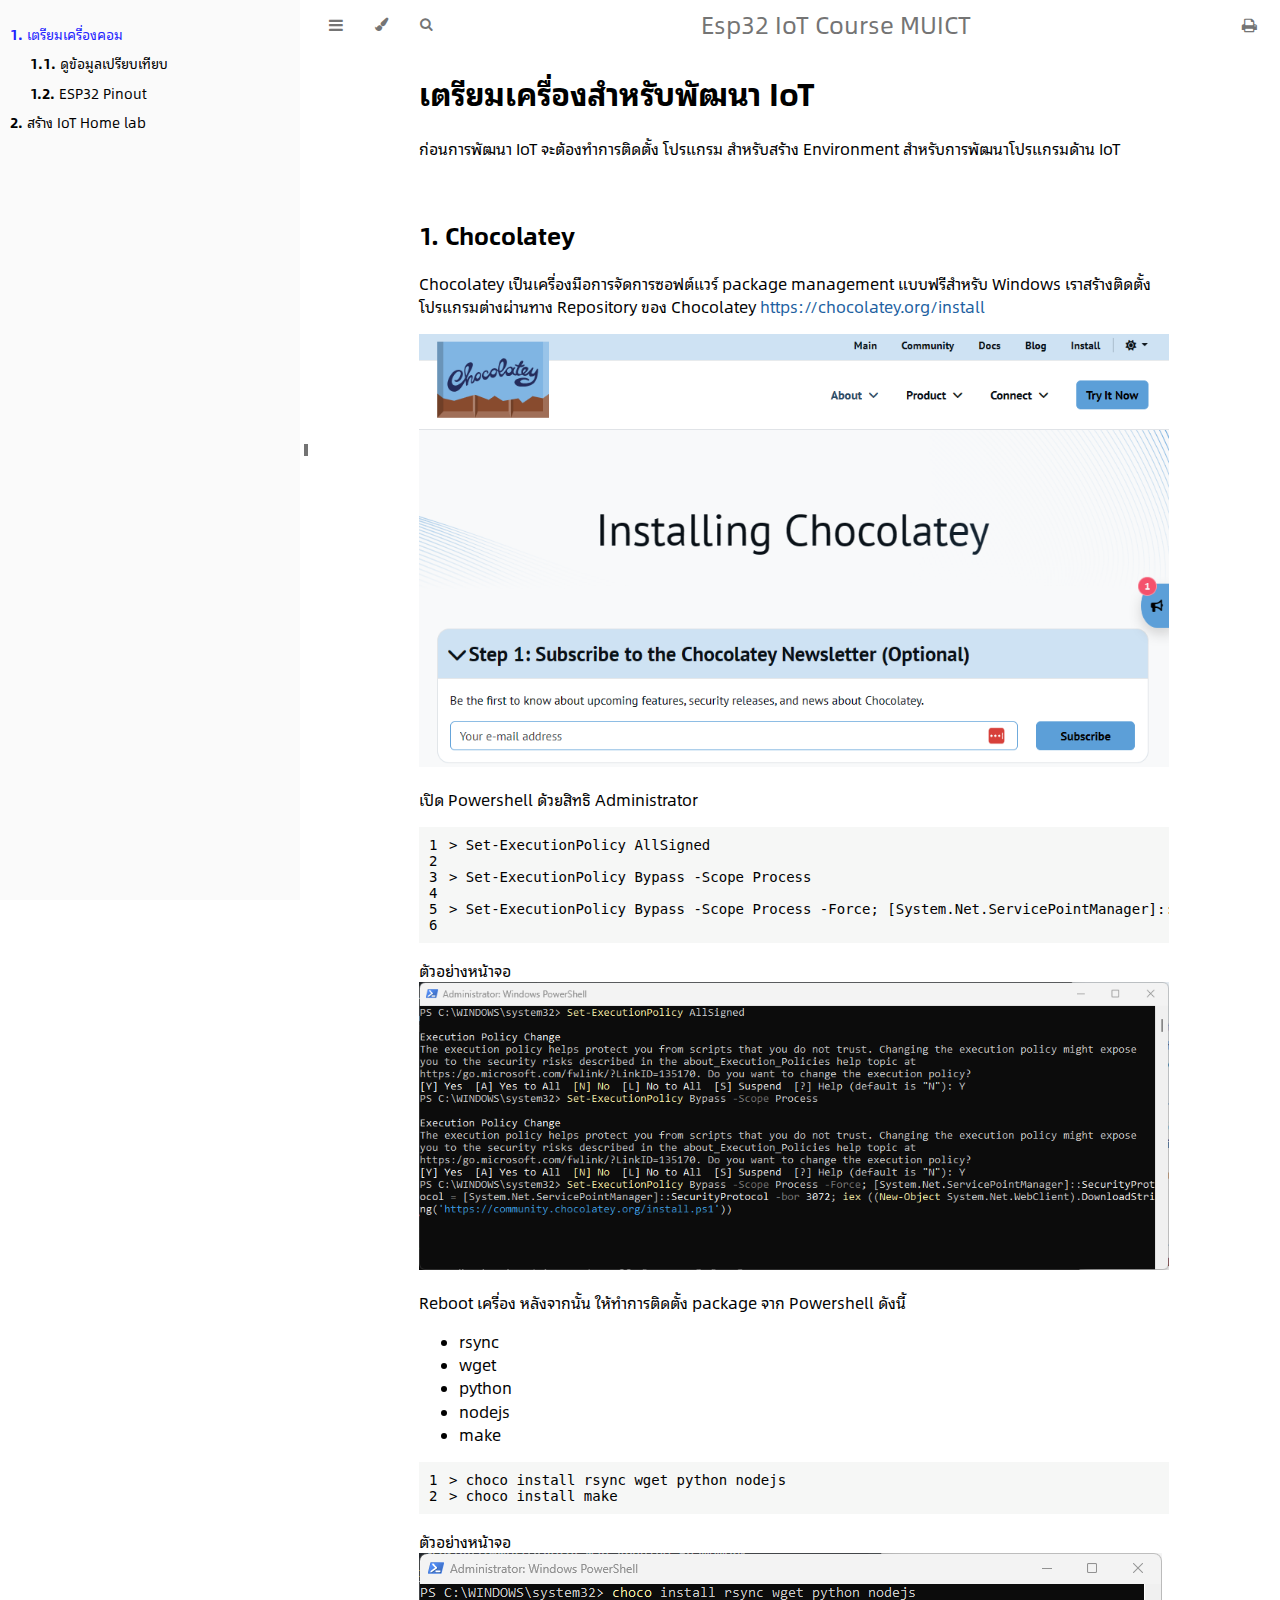
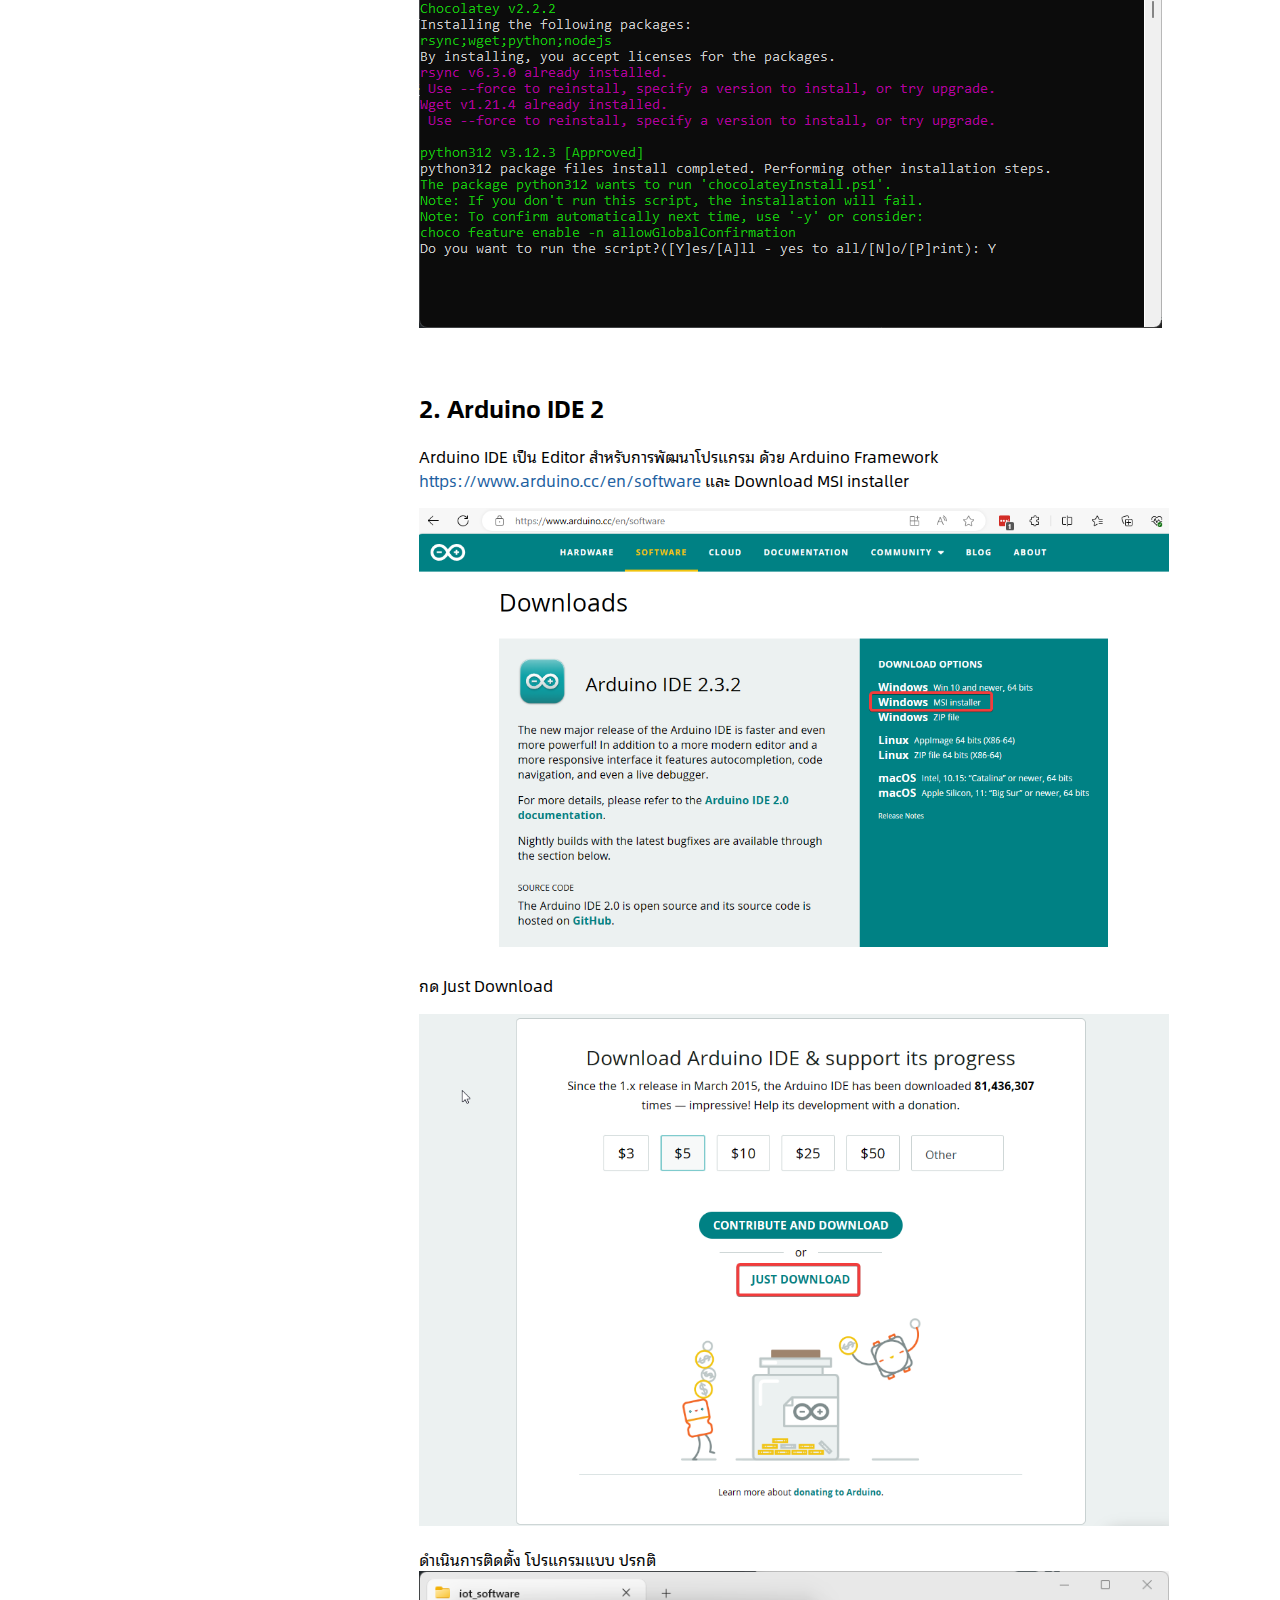
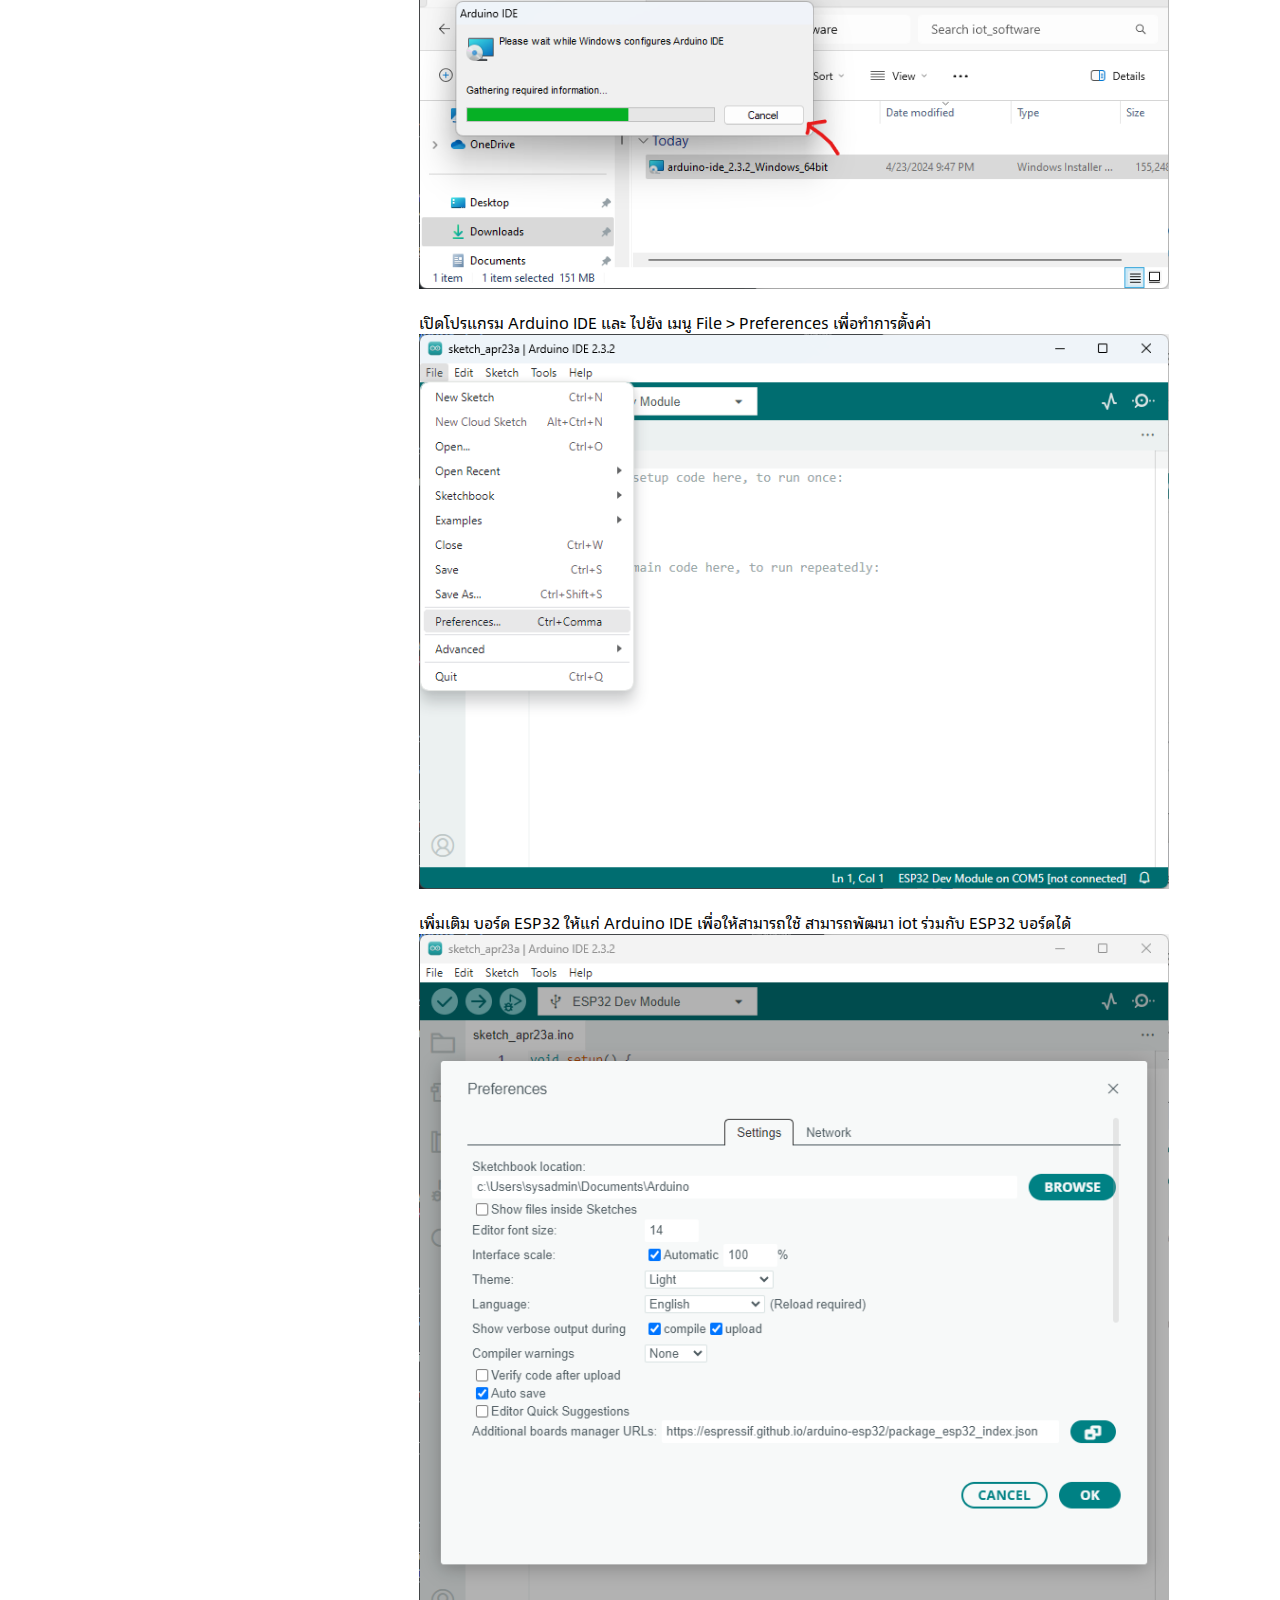
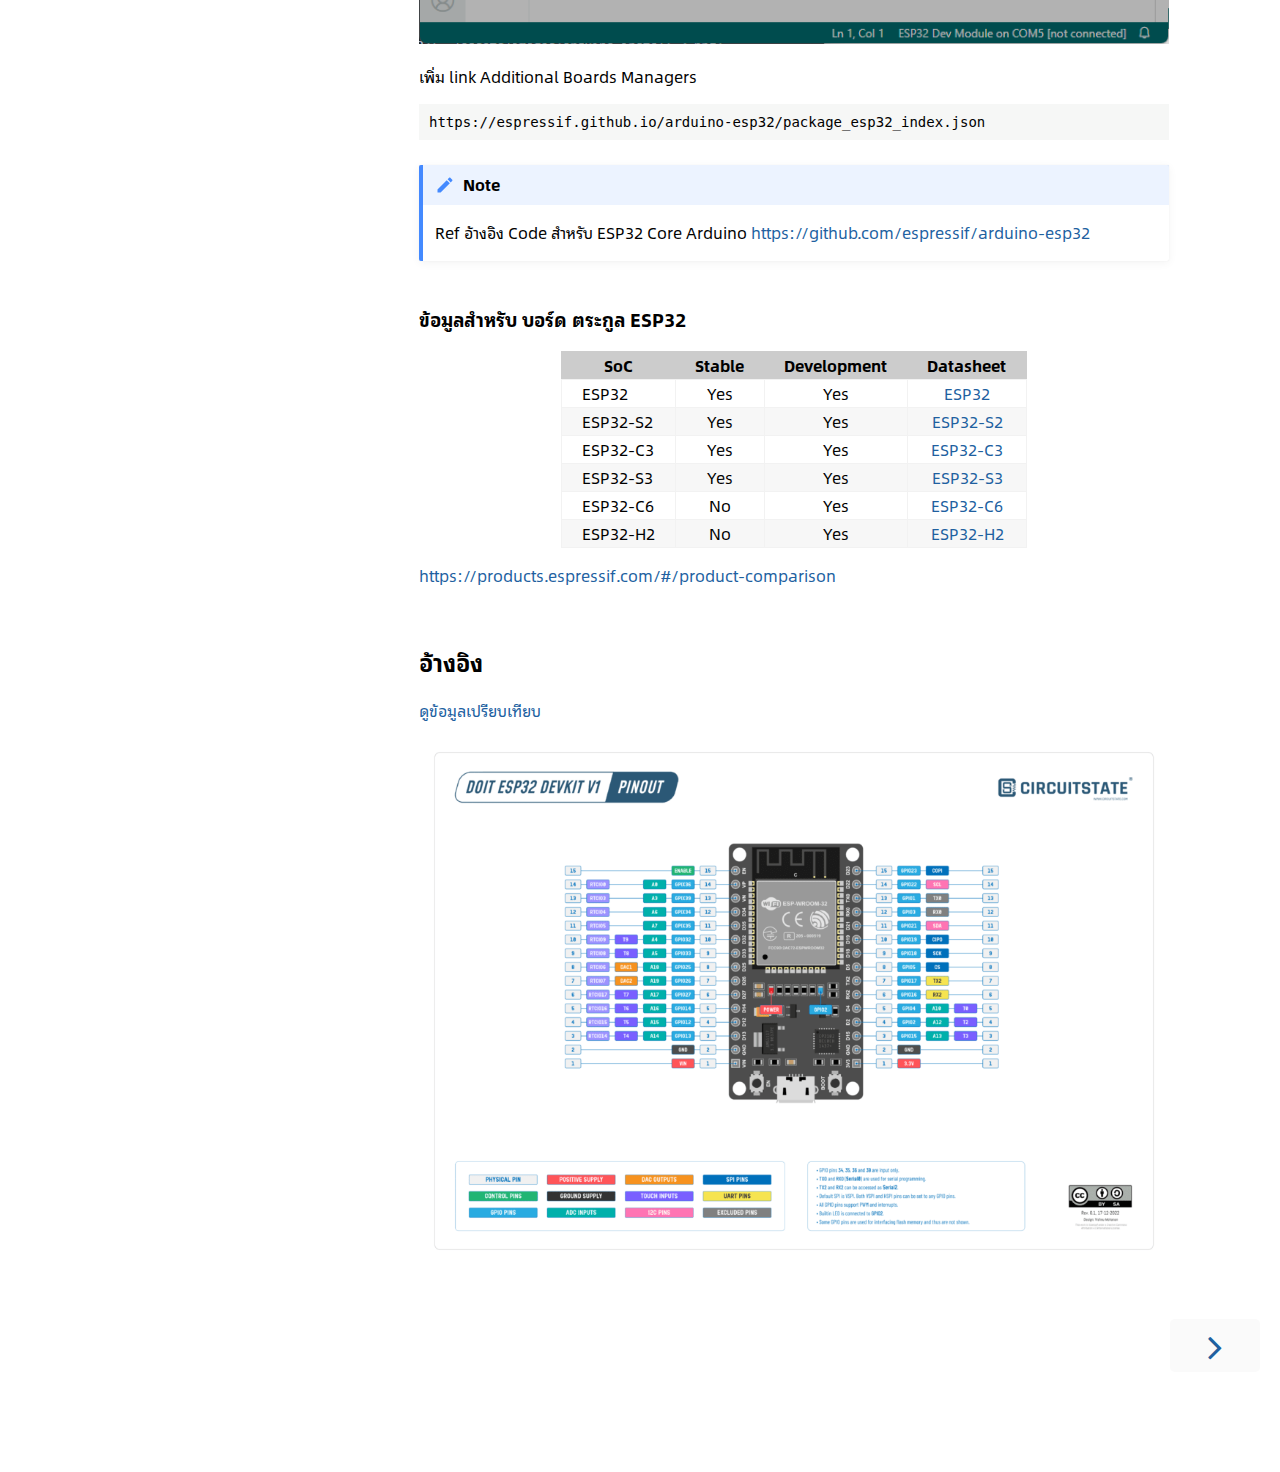
==== index.html @ a664a006 "Publish latest version of Book" ====
<!DOCTYPE HTML>
<html lang="en" class="light" dir="ltr">

<head>
    <!-- Book generated using mdBook -->
    <meta charset="UTF-8">
    <title>เตรียมเครื่องคอม - Esp32 IoT Course MUICT</title>


    <!-- Custom HTML head -->
    
    <meta name="description" content="">
    <meta name="viewport" content="width=device-width, initial-scale=1">
    <meta name="theme-color" content="#ffffff">

    <link rel="icon" href="favicon.svg">
    <link rel="shortcut icon" href="favicon.png">
    <link rel="stylesheet" href="css/variables.css">
    <link rel="stylesheet" href="css/general.css">
    <link rel="stylesheet" href="css/chrome.css">
    <link rel="stylesheet" href="css/print.css" media="print">

    <!-- Fonts -->
    <link rel="stylesheet" href="FontAwesome/css/font-awesome.css">
    <link rel="stylesheet" href="fonts/fonts.css">

    <!-- Highlight.js Stylesheets -->
    <link rel="stylesheet" href="highlight.css">
    <link rel="stylesheet" href="tomorrow-night.css">
    <link rel="stylesheet" href="ayu-highlight.css">

    <!-- Custom theme stylesheets -->
    <link rel="stylesheet" href="./mdbook-admonish.css">

</head>

<body class="sidebar-visible no-js">
    <div id="body-container">
        <!-- Provide site root to javascript -->
        <script>
            var path_to_root = "";
            var default_theme = window.matchMedia("(prefers-color-scheme: dark)").matches ? "navy" : "light";
        </script>

        <!-- Work around some values being stored in localStorage wrapped in quotes -->
        <script>
            try {
                var theme = localStorage.getItem('mdbook-theme');
                var sidebar = localStorage.getItem('mdbook-sidebar');

                if (theme.startsWith('"') && theme.endsWith('"')) {
                    localStorage.setItem('mdbook-theme', theme.slice(1, theme.length - 1));
                }

                if (sidebar.startsWith('"') && sidebar.endsWith('"')) {
                    localStorage.setItem('mdbook-sidebar', sidebar.slice(1, sidebar.length - 1));
                }
            } catch (e) { }
        </script>

        <!-- Set the theme before any content is loaded, prevents flash -->
        <script>
            var theme;
            try { theme = localStorage.getItem('mdbook-theme'); } catch (e) { }
            if (theme === null || theme === undefined) { theme = default_theme; }
            var html = document.querySelector('html');
            html.classList.remove('light')
            html.classList.add(theme);
            var body = document.querySelector('body');
            body.classList.remove('no-js')
            body.classList.add('js');
        </script>

        <input type="checkbox" id="sidebar-toggle-anchor" class="hidden">

        <!-- Hide / unhide sidebar before it is displayed -->
        <script>
            var body = document.querySelector('body');
            var sidebar = null;
            var sidebar_toggle = document.getElementById("sidebar-toggle-anchor");
            if (document.body.clientWidth >= 1080) {
                try { sidebar = localStorage.getItem('mdbook-sidebar'); } catch (e) { }
                sidebar = sidebar || 'visible';
            } else {
                sidebar = 'hidden';
            }
            sidebar_toggle.checked = sidebar === 'visible';
            body.classList.remove('sidebar-visible');
            body.classList.add("sidebar-" + sidebar);
        </script>

        <nav id="sidebar" class="sidebar" aria-label="Table of contents">
            <div class="sidebar-scrollbox">
                <ol class="chapter"><li class="chapter-item expanded "><a href="chapters/chapter_1.html" class="active"><strong aria-hidden="true">1.</strong> เตรียมเครื่องคอม</a></li><li><ol class="section"><li class="chapter-item expanded "><a href="chapters/ref/compare_esp1.html"><strong aria-hidden="true">1.1.</strong> ดูข้อมูลเปรียบเทียบ</a></li><li class="chapter-item expanded "><a href="chapters/ref/pinout.html"><strong aria-hidden="true">1.2.</strong> ESP32 Pinout</a></li></ol></li><li class="chapter-item expanded "><a href="chapters/iot_homelab.html"><strong aria-hidden="true">2.</strong> สร้าง IoT Home lab</a></li></ol>
            </div>
            <div id="sidebar-resize-handle" class="sidebar-resize-handle">
                <div class="sidebar-resize-indicator"></div>
            </div>
        </nav>

        <!-- Track and set sidebar scroll position -->
        <script>
            var sidebarScrollbox = document.querySelector('#sidebar .sidebar-scrollbox');
            sidebarScrollbox.addEventListener('click', function (e) {
                if (e.target.tagName === 'A') {
                    sessionStorage.setItem('sidebar-scroll', sidebarScrollbox.scrollTop);
                }
            }, { passive: true });
            var sidebarScrollTop = sessionStorage.getItem('sidebar-scroll');
            sessionStorage.removeItem('sidebar-scroll');
            if (sidebarScrollTop) {
                // preserve sidebar scroll position when navigating via links within sidebar
                sidebarScrollbox.scrollTop = sidebarScrollTop;
            } else {
                // scroll sidebar to current active section when navigating via "next/previous chapter" buttons
                var activeSection = document.querySelector('#sidebar .active');
                if (activeSection) {
                    activeSection.scrollIntoView({ block: 'center' });
                }
            }
        </script>

        <div id="page-wrapper" class="page-wrapper">

            <div class="page">
                                <div id="menu-bar-hover-placeholder"></div>
                <div id="menu-bar" class="menu-bar sticky">
                    <div class="left-buttons">
                        <label id="sidebar-toggle" class="icon-button" for="sidebar-toggle-anchor"
                            title="Toggle Table of Contents" aria-label="Toggle Table of Contents"
                            aria-controls="sidebar">
                            <i class="fa fa-bars"></i>
                        </label>
                        <button id="theme-toggle" class="icon-button" type="button" title="Change theme"
                            aria-label="Change theme" aria-haspopup="true" aria-expanded="false"
                            aria-controls="theme-list">
                            <i class="fa fa-paint-brush"></i>
                        </button>
                        <ul id="theme-list" class="theme-popup" aria-label="Themes" role="menu">
                            <li role="none"><button role="menuitem" class="theme" id="light">Light</button></li>
                            <li role="none"><button role="menuitem" class="theme" id="rust">Rust</button></li>
                            <li role="none"><button role="menuitem" class="theme" id="coal">Coal</button></li>
                            <li role="none"><button role="menuitem" class="theme" id="navy">Navy</button></li>
                            <li role="none"><button role="menuitem" class="theme" id="ayu">Ayu</button></li>
                        </ul>
                        <button id="search-toggle" class="icon-button" type="button" title="Search. (Shortkey: s)"
                            aria-label="Toggle Searchbar" aria-expanded="false" aria-keyshortcuts="S"
                            aria-controls="searchbar">
                            <i class="fa fa-search"></i>
                        </button>
                    </div>

                    <h1 class="menu-title">Esp32 IoT Course MUICT</h1>

                    <div class="right-buttons">
                        <a href="print.html" title="Print this book" aria-label="Print this book">
                            <i id="print-button" class="fa fa-print"></i>
                        </a>

                    </div>
                </div>

                <div id="search-wrapper" class="hidden">
                    <form id="searchbar-outer" class="searchbar-outer">
                        <input type="search" id="searchbar" name="searchbar" placeholder="Search this book ..."
                            aria-controls="searchresults-outer" aria-describedby="searchresults-header">
                    </form>
                    <div id="searchresults-outer" class="searchresults-outer hidden">
                        <div id="searchresults-header" class="searchresults-header"></div>
                        <ul id="searchresults">
                        </ul>
                    </div>
                </div>

                <!-- Apply ARIA attributes after the sidebar and the sidebar toggle button are added to the DOM -->
                <script>
                    document.getElementById('sidebar-toggle').setAttribute('aria-expanded', sidebar === 'visible');
                    document.getElementById('sidebar').setAttribute('aria-hidden', sidebar !== 'visible');
                    Array.from(document.querySelectorAll('#sidebar a')).forEach(function (link) {
                        link.setAttribute('tabIndex', sidebar === 'visible' ? 0 : -1);
                    });
                </script>

                <div id="content" class="content">
                    <main>
                        <h1 id="เตรียมเครืองสำหรับพัฒนา-iot"><a class="header" href="#เตรียมเครืองสำหรับพัฒนา-iot">เตรียมเครื่องสำหรับพัฒนา IoT</a></h1>
<p>ก่อนการพัฒนา IoT จะต้องทำการติดตั้ง โปรแกรม สำหรับสร้าง Environment สำหรับการพัฒนาโปรแกรมด้าน IoT</p>
<h2 id="1-chocolatey"><a class="header" href="#1-chocolatey">1. Chocolatey</a></h2>
<p>Chocolatey เป็นเครื่องมือการจัดการซอฟต์แวร์ package management แบบฟรีสำหรับ Windows เราสร้างติดตั้งโปรแกรมต่างผ่านทาง Repository ของ Chocolatey  <a href="https://chocolatey.org/install">https://chocolatey.org/install</a></p>
<p><img src="../assets/images/chocolatey1.png" alt="chocolate" /></p>
<p>เปิด Powershell ด้วยสิทธิ Administrator</p>
<pre><code class="language-sh">&gt; Set-ExecutionPolicy AllSigned

&gt; Set-ExecutionPolicy Bypass -Scope Process

&gt; Set-ExecutionPolicy Bypass -Scope Process -Force; [System.Net.ServicePointManager]::SecurityProtocol = [System.Net.ServicePointManager]::SecurityProtocol -bor 3072; iex ((New-Object System.Net.WebClient).DownloadString('https://community.chocolatey.org/install.ps1'))

</code></pre>
<p>ตัวอย่างหน้าจอ
<img src="../assets/images/ps_chocolatey.png" alt="ps_chocolatey" /></p>
<p>Reboot เครื่อง  หลังจากนั้น ให้ทำการติดตั้ง package จาก Powershell ดังนี้</p>
<ul>
<li>rsync</li>
<li>wget</li>
<li>python</li>
<li>nodejs</li>
<li>make</li>
</ul>
<pre><code class="language-sh">&gt; choco install rsync wget python nodejs
&gt; choco install make
</code></pre>
<p>ตัวอย่างหน้าจอ
<img src="../assets/images/choco_install.png" alt="choco_install" /></p>
<h2 id="2-arduino-ide-2"><a class="header" href="#2-arduino-ide-2">2. Arduino IDE 2</a></h2>
<p>Arduino IDE เป็น Editor สำหรับการพัฒนาโปรแกรม ด้วย Arduino Framework
<a href="https://www.arduino.cc/en/software">https://www.arduino.cc/en/software</a>  และ Download MSI installer</p>
<p><img src="../assets/images/arduino_download.png" alt="arduino_download" /></p>
<p>กด Just Download</p>
<p><img src="../assets/images/just_download.png" alt="just_download" /></p>
<p>ดำเนินการติดตั้ง โปรแกรมแบบ ปรกติ
<img src="../assets/images/arduino_install_1.png" alt="arduino_install_1" /></p>
<p>เปิดโปรแกรม Arduino IDE และ ไปยัง เมนู File &gt; Preferences เพื่อทำการตั้งค่า
<img src="../assets/images/arduino_install_2.png" alt="arduino_install_2" /></p>
<p>เพิ่มเติม บอร์ด ESP32 ให้แก่ Arduino IDE เพื่อให้สามารถใช้ สามารถพัฒนา iot ร่วมกับ ESP32 บอร์ดได้
<img src="../assets/images/arduino_install_3.png" alt="arduino_install_3" /></p>
<p>เพิ่ม link Additional Boards Managers</p>
<pre><code>https://espressif.github.io/arduino-esp32/package_esp32_index.json
</code></pre>
<div id="admonition-note" class="admonition admonish-note">
<div class="admonition-title">
<p>Note</p>
<p><a class="admonition-anchor-link" href="#admonition-note"></a></p>
</div>
<div>
<p>Ref อ้างอิง Code สำหรับ ESP32 Core Arduino  <a href="https://github.com/espressif/arduino-esp32">https://github.com/espressif/arduino-esp32</a></p>
</div>
</div>
<h3 id="ขอมูลสำหรับ-บอรด-ตระกูล-esp32"><a class="header" href="#ขอมูลสำหรับ-บอรด-ตระกูล-esp32">ข้อมูลสำหรับ บอร์ด ตระกูล ESP32</a></h3>
<div class="table-wrapper"><table><thead><tr><th><strong>SoC</strong></th><th style="text-align: center"><strong>Stable</strong></th><th style="text-align: center"><strong>Development</strong></th><th style="text-align: center"><strong>Datasheet</strong></th></tr></thead><tbody>
<tr><td>ESP32</td><td style="text-align: center">Yes</td><td style="text-align: center">Yes</td><td style="text-align: center"><a href="https://www.espressif.com/sites/default/files/documentation/esp32_datasheet_en.pdf">ESP32</a></td></tr>
<tr><td>ESP32-S2</td><td style="text-align: center">Yes</td><td style="text-align: center">Yes</td><td style="text-align: center"><a href="https://www.espressif.com/sites/default/files/documentation/esp32-s2_datasheet_en.pdf">ESP32-S2</a></td></tr>
<tr><td>ESP32-C3</td><td style="text-align: center">Yes</td><td style="text-align: center">Yes</td><td style="text-align: center"><a href="https://www.espressif.com/sites/default/files/documentation/esp32-c3_datasheet_en.pdf">ESP32-C3</a></td></tr>
<tr><td>ESP32-S3</td><td style="text-align: center">Yes</td><td style="text-align: center">Yes</td><td style="text-align: center"><a href="https://www.espressif.com/sites/default/files/documentation/esp32-s3_datasheet_en.pdf">ESP32-S3</a></td></tr>
<tr><td>ESP32-C6</td><td style="text-align: center">No</td><td style="text-align: center">Yes</td><td style="text-align: center"><a href="https://www.espressif.com/sites/default/files/documentation/esp32-c6_datasheet_en.pdf">ESP32-C6</a></td></tr>
<tr><td>ESP32-H2</td><td style="text-align: center">No</td><td style="text-align: center">Yes</td><td style="text-align: center"><a href="https://www.espressif.com/sites/default/files/documentation/esp32-h2_datasheet_en.pdf">ESP32-H2</a></td></tr>
</tbody></table>
</div>
<p><a href="https://products.espressif.com/#/product-comparison">https://products.espressif.com/#/product-comparison</a></p>
<h2 id="อางอิง"><a class="header" href="#อางอิง">อ้างอิง</a></h2>
<p><a href="./ref/compare_esp1.html">ดูข้อมูลเปรียบเทียบ</a></p>
<p><img src="../assets/images/ESP32-DevKit-V1-Pinout-Diagram.png" alt="Esp32-DevKit-V1-Pinout(PNG)" /></p>

                    </main>

                    <nav class="nav-wrapper" aria-label="Page navigation">
                        <!-- Mobile navigation buttons -->

                        <a rel="next prefetch" href="chapters/ref/compare_esp1.html" class="mobile-nav-chapters next"
                            title="Next chapter" aria-label="Next chapter" aria-keyshortcuts="Right">
                            <i class="fa fa-angle-right"></i>
                        </a>

                        <div style="clear: both"></div>
                    </nav>
                </div>
            </div>

            <nav class="nav-wide-wrapper" aria-label="Page navigation">

                <a rel="next prefetch" href="chapters/ref/compare_esp1.html" class="nav-chapters next" title="Next chapter"
                    aria-label="Next chapter" aria-keyshortcuts="Right">
                    <i class="fa fa-angle-right"></i>
                </a>
            </nav>

        </div>




        <script>
            window.playground_copyable = true;
        </script>


        <script src="elasticlunr.min.js"></script>
        <script src="mark.min.js"></script>
        <script src="searcher.js"></script>

        <script src="clipboard.min.js"></script>
        <script src="highlight.js"></script>
        <script src="book.js"></script>

        <!-- Custom JS scripts -->
        <script src="js/highlightjs-line-numbers.js"></script>


        <script>
            $(document).ready(function () {
                $('code.hljs').each(function (i, block) {
                    hljs.lineNumbersBlock(block);
                });
            });
        </script>

    </div>
</body>

</html>
---- css/variables.css ----
/* Globals */

:root {
    --sidebar-width: 300px;
    --sidebar-resize-indicator-width: 8px;
    --sidebar-resize-indicator-space: 2px;
    --page-padding: 15px;
    --content-max-width: 750px;
    --menu-bar-height: 50px;
    --mono-font: "Source Code Pro", Consolas, "Ubuntu Mono", Menlo, "DejaVu Sans Mono", monospace, monospace;
    --code-font-size: 0.875em /* please adjust the ace font size accordingly in editor.js */
}

/* Themes */

.ayu {
    --bg: hsl(210, 25%, 8%);
    --fg: #c5c5c5;

    --sidebar-bg: #14191f;
    --sidebar-fg: #c8c9db;
    --sidebar-non-existant: #5c6773;
    --sidebar-active: #ffb454;
    --sidebar-spacer: #2d334f;

    --scrollbar: var(--sidebar-fg);

    --icons: #737480;
    --icons-hover: #b7b9cc;

    --links: #0096cf;

    --inline-code-color: #ffb454;

    --theme-popup-bg: #14191f;
    --theme-popup-border: #5c6773;
    --theme-hover: #191f26;

    --quote-bg: hsl(226, 15%, 17%);
    --quote-border: hsl(226, 15%, 22%);

    --warning-border: #ff8e00;

    --table-border-color: hsl(210, 25%, 13%);
    --table-header-bg: hsl(210, 25%, 28%);
    --table-alternate-bg: hsl(210, 25%, 11%);

    --searchbar-border-color: #848484;
    --searchbar-bg: #424242;
    --searchbar-fg: #fff;
    --searchbar-shadow-color: #d4c89f;
    --searchresults-header-fg: #666;
    --searchresults-border-color: #888;
    --searchresults-li-bg: #252932;
    --search-mark-bg: #e3b171;

    --color-scheme: dark;
}

.coal {
    --bg: hsl(200, 7%, 8%);
    --fg: #98a3ad;

    --sidebar-bg: #292c2f;
    --sidebar-fg: #a1adb8;
    --sidebar-non-existant: #505254;
    --sidebar-active: #3473ad;
    --sidebar-spacer: #393939;

    --scrollbar: var(--sidebar-fg);

    --icons: #43484d;
    --icons-hover: #b3c0cc;

    --links: #2b79a2;

    --inline-code-color: #c5c8c6;

    --theme-popup-bg: #141617;
    --theme-popup-border: #43484d;
    --theme-hover: #1f2124;

    --quote-bg: hsl(234, 21%, 18%);
    --quote-border: hsl(234, 21%, 23%);

    --warning-border: #ff8e00;

    --table-border-color: hsl(200, 7%, 13%);
    --table-header-bg: hsl(200, 7%, 28%);
    --table-alternate-bg: hsl(200, 7%, 11%);

    --searchbar-border-color: #aaa;
    --searchbar-bg: #b7b7b7;
    --searchbar-fg: #000;
    --searchbar-shadow-color: #aaa;
    --searchresults-header-fg: #666;
    --searchresults-border-color: #98a3ad;
    --searchresults-li-bg: #2b2b2f;
    --search-mark-bg: #355c7d;

    --color-scheme: dark;
}

.light {
    --bg: hsl(0, 0%, 100%);
    --fg: hsl(0, 0%, 0%);

    --sidebar-bg: #fafafa;
    --sidebar-fg: hsl(0, 0%, 0%);
    --sidebar-non-existant: #aaaaaa;
    --sidebar-active: #1f1fff;
    --sidebar-spacer: #f4f4f4;

    --scrollbar: #8F8F8F;

    --icons: #747474;
    --icons-hover: #000000;

    --links: #20609f;

    --inline-code-color: #301900;

    --theme-popup-bg: #fafafa;
    --theme-popup-border: #cccccc;
    --theme-hover: #e6e6e6;

    --quote-bg: hsl(197, 37%, 96%);
    --quote-border: hsl(197, 37%, 91%);

    --warning-border: #ff8e00;

    --table-border-color: hsl(0, 0%, 95%);
    --table-header-bg: hsl(0, 0%, 80%);
    --table-alternate-bg: hsl(0, 0%, 97%);

    --searchbar-border-color: #aaa;
    --searchbar-bg: #fafafa;
    --searchbar-fg: #000;
    --searchbar-shadow-color: #aaa;
    --searchresults-header-fg: #666;
    --searchresults-border-color: #888;
    --searchresults-li-bg: #e4f2fe;
    --search-mark-bg: #a2cff5;

    --color-scheme: light;
}

.navy {
    --bg: hsl(226, 23%, 11%);
    --fg: #bcbdd0;

    --sidebar-bg: #282d3f;
    --sidebar-fg: #c8c9db;
    --sidebar-non-existant: #505274;
    --sidebar-active: #2b79a2;
    --sidebar-spacer: #2d334f;

    --scrollbar: var(--sidebar-fg);

    --icons: #737480;
    --icons-hover: #b7b9cc;

    --links: #2b79a2;

    --inline-code-color: #c5c8c6;

    --theme-popup-bg: #161923;
    --theme-popup-border: #737480;
    --theme-hover: #282e40;

    --quote-bg: hsl(226, 15%, 17%);
    --quote-border: hsl(226, 15%, 22%);

    --warning-border: #ff8e00;

    --table-border-color: hsl(226, 23%, 16%);
    --table-header-bg: hsl(226, 23%, 31%);
    --table-alternate-bg: hsl(226, 23%, 14%);

    --searchbar-border-color: #aaa;
    --searchbar-bg: #aeaec6;
    --searchbar-fg: #000;
    --searchbar-shadow-color: #aaa;
    --searchresults-header-fg: #5f5f71;
    --searchresults-border-color: #5c5c68;
    --searchresults-li-bg: #242430;
    --search-mark-bg: #a2cff5;

    --color-scheme: dark;
}

.rust {
    --bg: hsl(60, 9%, 87%);
    --fg: #262625;

    --sidebar-bg: #3b2e2a;
    --sidebar-fg: #c8c9db;
    --sidebar-non-existant: #505254;
    --sidebar-active: #e69f67;
    --sidebar-spacer: #45373a;

    --scrollbar: var(--sidebar-fg);

    --icons: #737480;
    --icons-hover: #262625;

    --links: #2b79a2;

    --inline-code-color: #6e6b5e;

    --theme-popup-bg: #e1e1db;
    --theme-popup-border: #b38f6b;
    --theme-hover: #99908a;

    --quote-bg: hsl(60, 5%, 75%);
    --quote-border: hsl(60, 5%, 70%);

    --warning-border: #ff8e00;

    --table-border-color: hsl(60, 9%, 82%);
    --table-header-bg: #b3a497;
    --table-alternate-bg: hsl(60, 9%, 84%);

    --searchbar-border-color: #aaa;
    --searchbar-bg: #fafafa;
    --searchbar-fg: #000;
    --searchbar-shadow-color: #aaa;
    --searchresults-header-fg: #666;
    --searchresults-border-color: #888;
    --searchresults-li-bg: #dec2a2;
    --search-mark-bg: #e69f67;

    --color-scheme: light;
}

@media (prefers-color-scheme: dark) {
    .light.no-js {
        --bg: hsl(200, 7%, 8%);
        --fg: #98a3ad;

        --sidebar-bg: #292c2f;
        --sidebar-fg: #a1adb8;
        --sidebar-non-existant: #505254;
        --sidebar-active: #3473ad;
        --sidebar-spacer: #393939;

        --scrollbar: var(--sidebar-fg);

        --icons: #43484d;
        --icons-hover: #b3c0cc;

        --links: #2b79a2;

        --inline-code-color: #c5c8c6;

        --theme-popup-bg: #141617;
        --theme-popup-border: #43484d;
        --theme-hover: #1f2124;

        --quote-bg: hsl(234, 21%, 18%);
        --quote-border: hsl(234, 21%, 23%);

        --warning-border: #ff8e00;

        --table-border-color: hsl(200, 7%, 13%);
        --table-header-bg: hsl(200, 7%, 28%);
        --table-alternate-bg: hsl(200, 7%, 11%);

        --searchbar-border-color: #aaa;
        --searchbar-bg: #b7b7b7;
        --searchbar-fg: #000;
        --searchbar-shadow-color: #aaa;
        --searchresults-header-fg: #666;
        --searchresults-border-color: #98a3ad;
        --searchresults-li-bg: #2b2b2f;
        --search-mark-bg: #355c7d;
    }
}
---- css/general.css ----
/* Base styles and content styles */

@import 'variables.css';

:root {
    /* Browser default font-size is 16px, this way 1 rem = 10px */
    font-size: 62.5%;
    color-scheme: var(--color-scheme);
}

html {
    font-family: "Open Sans", sans-serif;
    color: var(--fg);
    background-color: var(--bg);
    text-size-adjust: none;
    -webkit-text-size-adjust: none;
}

body {
    margin: 0;
    font-size: 1.6rem;
    overflow-x: hidden;
}

code {
    font-family: var(--mono-font) !important;
    font-size: var(--code-font-size);
    direction: ltr !important;
}

/* make long words/inline code not x overflow */
main {
    overflow-wrap: break-word;
}

/* make wide tables scroll if they overflow */
.table-wrapper {
    overflow-x: auto;
}

/* Don't change font size in headers. */
h1 code, h2 code, h3 code, h4 code, h5 code, h6 code {
    font-size: unset;
}

.left { float: left; }
.right { float: right; }
.boring { opacity: 0.6; }
.hide-boring .boring { display: none; }
.hidden { display: none !important; }

h2, h3 { margin-block-start: 2.5em; }
h4, h5 { margin-block-start: 2em; }

.header + .header h3,
.header + .header h4,
.header + .header h5 {
    margin-block-start: 1em;
}

h1:target::before,
h2:target::before,
h3:target::before,
h4:target::before,
h5:target::before,
h6:target::before {
    display: inline-block;
    content: "»";
    margin-inline-start: -30px;
    width: 30px;
}

/* This is broken on Safari as of version 14, but is fixed
   in Safari Technology Preview 117 which I think will be Safari 14.2.
   https://bugs.webkit.org/show_bug.cgi?id=218076
*/
:target {
    /* Safari does not support logical properties */
    scroll-margin-top: calc(var(--menu-bar-height) + 0.5em);
}

.page {
    outline: 0;
    padding: 0 var(--page-padding);
    margin-block-start: calc(0px - var(--menu-bar-height)); /* Compensate for the #menu-bar-hover-placeholder */
}
.page-wrapper {
    box-sizing: border-box;
    background-color: var(--bg);
}
.no-js .page-wrapper,
.js:not(.sidebar-resizing) .page-wrapper {
    transition: margin-left 0.3s ease, transform 0.3s ease; /* Animation: slide away */
}
[dir=rtl] .js:not(.sidebar-resizing) .page-wrapper {
    transition: margin-right 0.3s ease, transform 0.3s ease; /* Animation: slide away */
}

.content {
    overflow-y: auto;
    padding: 0 5px 50px 5px;
}
.content main {
    margin-inline-start: auto;
    margin-inline-end: auto;
    max-width: var(--content-max-width);
}
.content p { line-height: 1.45em; }
.content ol { line-height: 1.45em; }
.content ul { line-height: 1.45em; }
.content a { text-decoration: none; }
.content a:hover { text-decoration: underline; }
.content img, .content video { max-width: 100%; }
.content .header:link,
.content .header:visited {
    color: var(--fg);
}
.content .header:link,
.content .header:visited:hover {
    text-decoration: none;
}

table {
    margin: 0 auto;
    border-collapse: collapse;
}
table td {
    padding: 3px 20px;
    border: 1px var(--table-border-color) solid;
}
table thead {
    background: var(--table-header-bg);
}
table thead td {
    font-weight: 700;
    border: none;
}
table thead th {
    padding: 3px 20px;
}
table thead tr {
    border: 1px var(--table-header-bg) solid;
}
/* Alternate background colors for rows */
table tbody tr:nth-child(2n) {
    background: var(--table-alternate-bg);
}


blockquote {
    margin: 20px 0;
    padding: 0 20px;
    color: var(--fg);
    background-color: var(--quote-bg);
    border-block-start: .1em solid var(--quote-border);
    border-block-end: .1em solid var(--quote-border);
}

.warning {
    margin: 20px;
    padding: 0 20px;
    border-inline-start: 2px solid var(--warning-border);
}

.warning:before {
    position: absolute;
    width: 3rem;
    height: 3rem;
    margin-inline-start: calc(-1.5rem - 21px);
    content: "ⓘ";
    text-align: center;
    background-color: var(--bg);
    color: var(--warning-border);
    font-weight: bold;
    font-size: 2rem;
}

blockquote .warning:before {
    background-color: var(--quote-bg);
}

kbd {
    background-color: var(--table-border-color);
    border-radius: 4px;
    border: solid 1px var(--theme-popup-border);
    box-shadow: inset 0 -1px 0 var(--theme-hover);
    display: inline-block;
    font-size: var(--code-font-size);
    font-family: var(--mono-font);
    line-height: 10px;
    padding: 4px 5px;
    vertical-align: middle;
}

:not(.footnote-definition) + .footnote-definition,
.footnote-definition + :not(.footnote-definition) {
    margin-block-start: 2em;
}
.footnote-definition {
    font-size: 0.9em;
    margin: 0.5em 0;
}
.footnote-definition p {
    display: inline;
}

.tooltiptext {
    position: absolute;
    visibility: hidden;
    color: #fff;
    background-color: #333;
    transform: translateX(-50%); /* Center by moving tooltip 50% of its width left */
    left: -8px; /* Half of the width of the icon */
    top: -35px;
    font-size: 0.8em;
    text-align: center;
    border-radius: 6px;
    padding: 5px 8px;
    margin: 5px;
    z-index: 1000;
}
.tooltipped .tooltiptext {
    visibility: visible;
}

.chapter li.part-title {
    color: var(--sidebar-fg);
    margin: 5px 0px;
    font-weight: bold;
}

.result-no-output {
    font-style: italic;
}
---- css/chrome.css ----
/* CSS for UI elements (a.k.a. chrome) */

@import 'variables.css';

html {
    scrollbar-color: var(--scrollbar) var(--bg);
}
#searchresults a,
.content a:link,
a:visited,
a > .hljs {
    color: var(--links);
}

/*
    body-container is necessary because mobile browsers don't seem to like
    overflow-x on the body tag when there is a <meta name="viewport"> tag.
*/
#body-container {
    /*
        This is used when the sidebar pushes the body content off the side of
        the screen on small screens. Without it, dragging on mobile Safari
        will want to reposition the viewport in a weird way.
    */
    overflow-x: clip;
}

/* Menu Bar */

#menu-bar,
#menu-bar-hover-placeholder {
    z-index: 101;
    margin: auto calc(0px - var(--page-padding));
}
#menu-bar {
    position: relative;
    display: flex;
    flex-wrap: wrap;
    background-color: var(--bg);
    border-block-end-color: var(--bg);
    border-block-end-width: 1px;
    border-block-end-style: solid;
}
#menu-bar.sticky,
.js #menu-bar-hover-placeholder:hover + #menu-bar,
.js #menu-bar:hover,
.js.sidebar-visible #menu-bar {
    position: -webkit-sticky;
    position: sticky;
    top: 0 !important;
}
#menu-bar-hover-placeholder {
    position: sticky;
    position: -webkit-sticky;
    top: 0;
    height: var(--menu-bar-height);
}
#menu-bar.bordered {
    border-block-end-color: var(--table-border-color);
}
#menu-bar i, #menu-bar .icon-button {
    position: relative;
    padding: 0 8px;
    z-index: 10;
    line-height: var(--menu-bar-height);
    cursor: pointer;
    transition: color 0.5s;
}
@media only screen and (max-width: 420px) {
    #menu-bar i, #menu-bar .icon-button {
        padding: 0 5px;
    }
}

.icon-button {
    border: none;
    background: none;
    padding: 0;
    color: inherit;
}
.icon-button i {
    margin: 0;
}

.right-buttons {
    margin: 0 15px;
}
.right-buttons a {
    text-decoration: none;
}

.left-buttons {
    display: flex;
    margin: 0 5px;
}
.no-js .left-buttons button {
    display: none;
}

.menu-title {
    display: inline-block;
    font-weight: 200;
    font-size: 2.4rem;
    line-height: var(--menu-bar-height);
    text-align: center;
    margin: 0;
    flex: 1;
    white-space: nowrap;
    overflow: hidden;
    text-overflow: ellipsis;
}
.js .menu-title {
    cursor: pointer;
}

.menu-bar,
.menu-bar:visited,
.nav-chapters,
.nav-chapters:visited,
.mobile-nav-chapters,
.mobile-nav-chapters:visited,
.menu-bar .icon-button,
.menu-bar a i {
    color: var(--icons);
}

.menu-bar i:hover,
.menu-bar .icon-button:hover,
.nav-chapters:hover,
.mobile-nav-chapters i:hover {
    color: var(--icons-hover);
}

/* Nav Icons */

.nav-chapters {
    font-size: 2.5em;
    text-align: center;
    text-decoration: none;

    position: fixed;
    top: 0;
    bottom: 0;
    margin: 0;
    max-width: 150px;
    min-width: 90px;

    display: flex;
    justify-content: center;
    align-content: center;
    flex-direction: column;

    transition: color 0.5s, background-color 0.5s;
}

.nav-chapters:hover {
    text-decoration: none;
    background-color: var(--theme-hover);
    transition: background-color 0.15s, color 0.15s;
}

.nav-wrapper {
    margin-block-start: 50px;
    display: none;
}

.mobile-nav-chapters {
    font-size: 2.5em;
    text-align: center;
    text-decoration: none;
    width: 90px;
    border-radius: 5px;
    background-color: var(--sidebar-bg);
}

/* Only Firefox supports flow-relative values */
.previous { float: left; }
[dir=rtl] .previous { float: right; }

/* Only Firefox supports flow-relative values */
.next {
    float: right;
    right: var(--page-padding);
}
[dir=rtl] .next {
    float: left;
    right: unset;
    left: var(--page-padding);
}

/* Use the correct buttons for RTL layouts*/
[dir=rtl] .previous i.fa-angle-left:before {content:"\f105";}
[dir=rtl] .next i.fa-angle-right:before { content:"\f104"; }

@media only screen and (max-width: 1080px) {
    .nav-wide-wrapper { display: none; }
    .nav-wrapper { display: block; }
}

/* sidebar-visible */
@media only screen and (max-width: 1380px) {
    #sidebar-toggle-anchor:checked ~ .page-wrapper .nav-wide-wrapper { display: none; }
    #sidebar-toggle-anchor:checked ~ .page-wrapper .nav-wrapper { display: block; }
}

/* Inline code */

:not(pre) > .hljs {
    display: inline;
    padding: 0.1em 0.3em;
    border-radius: 3px;
}

:not(pre):not(a) > .hljs {
    color: var(--inline-code-color);
    overflow-x: initial;
}

a:hover > .hljs {
    text-decoration: underline;
}

pre {
    position: relative;
}
pre > .buttons {
    position: absolute;
    z-index: 100;
    right: 0px;
    top: 2px;
    margin: 0px;
    padding: 2px 0px;

    color: var(--sidebar-fg);
    cursor: pointer;
    visibility: hidden;
    opacity: 0;
    transition: visibility 0.1s linear, opacity 0.1s linear;
}
pre:hover > .buttons {
    visibility: visible;
    opacity: 1
}
pre > .buttons :hover {
    color: var(--sidebar-active);
    border-color: var(--icons-hover);
    background-color: var(--theme-hover);
}
pre > .buttons i {
    margin-inline-start: 8px;
}
pre > .buttons button {
    cursor: inherit;
    margin: 0px 5px;
    padding: 3px 5px;
    font-size: 14px;

    border-style: solid;
    border-width: 1px;
    border-radius: 4px;
    border-color: var(--icons);
    background-color: var(--theme-popup-bg);
    transition: 100ms;
    transition-property: color,border-color,background-color;
    color: var(--icons);
}
@media (pointer: coarse) {
    pre > .buttons button {
        /* On mobile, make it easier to tap buttons. */
        padding: 0.3rem 1rem;
    }

    .sidebar-resize-indicator {
        /* Hide resize indicator on devices with limited accuracy */
        display: none;
    }
}
pre > code {
    display: block;
    padding: 1rem;
}

/* FIXME: ACE editors overlap their buttons because ACE does absolute
   positioning within the code block which breaks padding. The only solution I
   can think of is to move the padding to the outer pre tag (or insert a div
   wrapper), but that would require fixing a whole bunch of CSS rules.
*/
.hljs.ace_editor {
  padding: 0rem 0rem;
}

pre > .result {
    margin-block-start: 10px;
}

/* Search */

#searchresults a {
    text-decoration: none;
}

mark {
    border-radius: 2px;
    padding-block-start: 0;
    padding-block-end: 1px;
    padding-inline-start: 3px;
    padding-inline-end: 3px;
    margin-block-start: 0;
    margin-block-end: -1px;
    margin-inline-start: -3px;
    margin-inline-end: -3px;
    background-color: var(--search-mark-bg);
    transition: background-color 300ms linear;
    cursor: pointer;
}

mark.fade-out {
    background-color: rgba(0,0,0,0) !important;
    cursor: auto;
}

.searchbar-outer {
    margin-inline-start: auto;
    margin-inline-end: auto;
    max-width: var(--content-max-width);
}

#searchbar {
    width: 100%;
    margin-block-start: 5px;
    margin-block-end: 0;
    margin-inline-start: auto;
    margin-inline-end: auto;
    padding: 10px 16px;
    transition: box-shadow 300ms ease-in-out;
    border: 1px solid var(--searchbar-border-color);
    border-radius: 3px;
    background-color: var(--searchbar-bg);
    color: var(--searchbar-fg);
}
#searchbar:focus,
#searchbar.active {
    box-shadow: 0 0 3px var(--searchbar-shadow-color);
}

.searchresults-header {
    font-weight: bold;
    font-size: 1em;
    padding-block-start: 18px;
    padding-block-end: 0;
    padding-inline-start: 5px;
    padding-inline-end: 0;
    color: var(--searchresults-header-fg);
}

.searchresults-outer {
    margin-inline-start: auto;
    margin-inline-end: auto;
    max-width: var(--content-max-width);
    border-block-end: 1px dashed var(--searchresults-border-color);
}

ul#searchresults {
    list-style: none;
    padding-inline-start: 20px;
}
ul#searchresults li {
    margin: 10px 0px;
    padding: 2px;
    border-radius: 2px;
}
ul#searchresults li.focus {
    background-color: var(--searchresults-li-bg);
}
ul#searchresults span.teaser {
    display: block;
    clear: both;
    margin-block-start: 5px;
    margin-block-end: 0;
    margin-inline-start: 20px;
    margin-inline-end: 0;
    font-size: 0.8em;
}
ul#searchresults span.teaser em {
    font-weight: bold;
    font-style: normal;
}

/* Sidebar */

.sidebar {
    position: fixed;
    left: 0;
    top: 0;
    bottom: 0;
    width: var(--sidebar-width);
    font-size: 0.875em;
    box-sizing: border-box;
    -webkit-overflow-scrolling: touch;
    overscroll-behavior-y: contain;
    background-color: var(--sidebar-bg);
    color: var(--sidebar-fg);
}
[dir=rtl] .sidebar { left: unset; right: 0; }
.sidebar-resizing {
    -moz-user-select: none;
    -webkit-user-select: none;
    -ms-user-select: none;
    user-select: none;
}
.no-js .sidebar,
.js:not(.sidebar-resizing) .sidebar {
    transition: transform 0.3s; /* Animation: slide away */
}
.sidebar code {
    line-height: 2em;
}
.sidebar .sidebar-scrollbox {
    overflow-y: auto;
    position: absolute;
    top: 0;
    bottom: 0;
    left: 0;
    right: 0;
    padding: 10px 10px;
}
.sidebar .sidebar-resize-handle {
    position: absolute;
    cursor: col-resize;
    width: 0;
    right: calc(var(--sidebar-resize-indicator-width) * -1);
    top: 0;
    bottom: 0;
    display: flex;
    align-items: center;
}

.sidebar-resize-handle .sidebar-resize-indicator {
    width: 100%;
    height: 12px;
    background-color: var(--icons);
    margin-inline-start: var(--sidebar-resize-indicator-space);
}

[dir=rtl] .sidebar .sidebar-resize-handle {
    left: calc(var(--sidebar-resize-indicator-width) * -1);
    right: unset;
}
.js .sidebar .sidebar-resize-handle {
    cursor: col-resize;
    width: calc(var(--sidebar-resize-indicator-width) - var(--sidebar-resize-indicator-space));
}
/* sidebar-hidden */
#sidebar-toggle-anchor:not(:checked) ~ .sidebar {
    transform: translateX(calc(0px - var(--sidebar-width) - var(--sidebar-resize-indicator-width)));
    z-index: -1;
}
[dir=rtl] #sidebar-toggle-anchor:not(:checked) ~ .sidebar {
    transform: translateX(calc(var(--sidebar-width) + var(--sidebar-resize-indicator-width)));
}
.sidebar::-webkit-scrollbar {
    background: var(--sidebar-bg);
}
.sidebar::-webkit-scrollbar-thumb {
    background: var(--scrollbar);
}

/* sidebar-visible */
#sidebar-toggle-anchor:checked ~ .page-wrapper {
    transform: translateX(calc(var(--sidebar-width) + var(--sidebar-resize-indicator-width)));
}
[dir=rtl] #sidebar-toggle-anchor:checked ~ .page-wrapper {
    transform: translateX(calc(0px - var(--sidebar-width) - var(--sidebar-resize-indicator-width)));
}
@media only screen and (min-width: 620px) {
    #sidebar-toggle-anchor:checked ~ .page-wrapper {
        transform: none;
        margin-inline-start: calc(var(--sidebar-width) + var(--sidebar-resize-indicator-width));
    }
    [dir=rtl] #sidebar-toggle-anchor:checked ~ .page-wrapper {
        transform: none;
    }
}

.chapter {
    list-style: none outside none;
    padding-inline-start: 0;
    line-height: 2.2em;
}

.chapter ol {
    width: 100%;
}

.chapter li {
    display: flex;
    color: var(--sidebar-non-existant);
}
.chapter li a {
    display: block;
    padding: 0;
    text-decoration: none;
    color: var(--sidebar-fg);
}

.chapter li a:hover {
    color: var(--sidebar-active);
}

.chapter li a.active {
    color: var(--sidebar-active);
}

.chapter li > a.toggle {
    cursor: pointer;
    display: block;
    margin-inline-start: auto;
    padding: 0 10px;
    user-select: none;
    opacity: 0.68;
}

.chapter li > a.toggle div {
    transition: transform 0.5s;
}

/* collapse the section */
.chapter li:not(.expanded) + li > ol {
    display: none;
}

.chapter li.chapter-item {
    line-height: 1.5em;
    margin-block-start: 0.6em;
}

.chapter li.expanded > a.toggle div {
    transform: rotate(90deg);
}

.spacer {
    width: 100%;
    height: 3px;
    margin: 5px 0px;
}
.chapter .spacer {
    background-color: var(--sidebar-spacer);
}

@media (-moz-touch-enabled: 1), (pointer: coarse) {
    .chapter li a { padding: 5px 0; }
    .spacer { margin: 10px 0; }
}

.section {
    list-style: none outside none;
    padding-inline-start: 20px;
    line-height: 1.9em;
}

/* Theme Menu Popup */

.theme-popup {
    position: absolute;
    left: 10px;
    top: var(--menu-bar-height);
    z-index: 1000;
    border-radius: 4px;
    font-size: 0.7em;
    color: var(--fg);
    background: var(--theme-popup-bg);
    border: 1px solid var(--theme-popup-border);
    margin: 0;
    padding: 0;
    list-style: none;
    display: none;
    /* Don't let the children's background extend past the rounded corners. */
    overflow: hidden;
}
[dir=rtl] .theme-popup { left: unset;  right: 10px; }
.theme-popup .default {
    color: var(--icons);
}
.theme-popup .theme {
    width: 100%;
    border: 0;
    margin: 0;
    padding: 2px 20px;
    line-height: 25px;
    white-space: nowrap;
    text-align: start;
    cursor: pointer;
    color: inherit;
    background: inherit;
    font-size: inherit;
}
.theme-popup .theme:hover {
    background-color: var(--theme-hover);
}

.theme-selected::before {
    display: inline-block;
    content: "✓";
    margin-inline-start: -14px;
    width: 14px;
}
---- css/print.css ----
#sidebar,
#menu-bar,
.nav-chapters,
.mobile-nav-chapters {
    display: none;
}

#page-wrapper.page-wrapper {
    transform: none !important;
    margin-inline-start: 0px;
    overflow-y: initial;
}

#content {
    max-width: none;
    margin: 0;
    padding: 0;
}

.page {
    overflow-y: initial;
}

code {
    direction: ltr !important;
}

pre > .buttons {
    z-index: 2;
}

a, a:visited, a:active, a:hover {
    color: #4183c4;
    text-decoration: none;
}

h1, h2, h3, h4, h5, h6 {
    page-break-inside: avoid;
    page-break-after: avoid;
}

pre, code {
    page-break-inside: avoid;
    white-space: pre-wrap;
}

.fa {
    display: none !important;
}
---- fonts/fonts.css ----
@font-face {
    font-family: 'AlibabaSansThai';
    font-style: normal;
    font-weight: normal;
    src: url('AlibabaSansThai-Rg.woff2')  format('woff2');
}
@font-face {
    font-family: 'AlibabaSansThai';
    font-style: normal;
    font-weight: 500;
    src: url('AlibabaSansThai-Md.woff2')  format('woff2');
}
@font-face {
    font-family: 'AlibabaSansThai';
    font-style: normal;
    font-weight: 700;
    src: url('AlibabaSansThai-Bd.woff2')  format('woff2');
}


body {
    font-family: "AlibabaSansThai";
    color: var(--fg);
    background-color: var(--bg);
    text-size-adjust: none;
}

/* for block of numbers */
.hljs-ln-numbers {
    -webkit-touch-callout: none;
    -webkit-user-select: none;
    -khtml-user-select: none;
    -moz-user-select: none;
    -ms-user-select: none;
    user-select: none;

    text-align: center;
    color: #ccc;
    border-right: 1px solid #CCC;
    vertical-align: top;
    padding-right: 5px;

    /* your custom style here */
}

/* for block of code */
.hljs-ln-code {
    padding-left: 10px;
}

.highlighted-text {
    background-color: rgb(165, 245, 179); /* Change 'yellow' to your desired color */
}
---- highlight.css ----
/*
 * An increased contrast highlighting scheme loosely based on the
 * "Base16 Atelier Dune Light" theme by Bram de Haan
 * (http://atelierbram.github.io/syntax-highlighting/atelier-schemes/dune)
 * Original Base16 color scheme by Chris Kempson
 * (https://github.com/chriskempson/base16)
 */

/* Comment */
.hljs-comment,
.hljs-quote {
  color: #575757;
}

/* Red */
.hljs-variable,
.hljs-template-variable,
.hljs-attribute,
.hljs-tag,
.hljs-name,
.hljs-regexp,
.hljs-link,
.hljs-name,
.hljs-selector-id,
.hljs-selector-class {
  color: #d70025;
}

/* Orange */
.hljs-number,
.hljs-meta,
.hljs-built_in,
.hljs-builtin-name,
.hljs-literal,
.hljs-type,
.hljs-params {
  color: #b21e00;
}

/* Green */
.hljs-string,
.hljs-symbol,
.hljs-bullet {
  color: #008200;
}

/* Blue */
.hljs-title,
.hljs-section {
  color: #0030f2;
}

/* Purple */
.hljs-keyword,
.hljs-selector-tag {
  color: #9d00ec;
}

.hljs {
  display: block;
  overflow-x: auto;
  background: #f6f7f6;
  color: #000;
}

.hljs-emphasis {
  font-style: italic;
}

.hljs-strong {
  font-weight: bold;
}

.hljs-addition {
  color: #22863a;
  background-color: #f0fff4;
}

.hljs-deletion {
  color: #b31d28;
  background-color: #ffeef0;
}
---- tomorrow-night.css ----
/* Tomorrow Night Theme */
/* https://github.com/jmblog/color-themes-for-highlightjs */
/* Original theme - https://github.com/chriskempson/tomorrow-theme */
/* https://github.com/jmblog/color-themes-for-highlightjs */

/* Tomorrow Comment */
.hljs-comment {
  color: #969896;
}

/* Tomorrow Red */
.hljs-variable,
.hljs-attribute,
.hljs-tag,
.hljs-regexp,
.ruby .hljs-constant,
.xml .hljs-tag .hljs-title,
.xml .hljs-pi,
.xml .hljs-doctype,
.html .hljs-doctype,
.css .hljs-id,
.css .hljs-class,
.css .hljs-pseudo {
  color: #cc6666;
}

/* Tomorrow Orange */
.hljs-number,
.hljs-preprocessor,
.hljs-pragma,
.hljs-built_in,
.hljs-literal,
.hljs-params,
.hljs-constant {
  color: #de935f;
}

/* Tomorrow Yellow */
.ruby .hljs-class .hljs-title,
.css .hljs-rule .hljs-attribute {
  color: #f0c674;
}

/* Tomorrow Green */
.hljs-string,
.hljs-value,
.hljs-inheritance,
.hljs-header,
.hljs-name,
.ruby .hljs-symbol,
.xml .hljs-cdata {
  color: #b5bd68;
}

/* Tomorrow Aqua */
.hljs-title,
.css .hljs-hexcolor {
  color: #8abeb7;
}

/* Tomorrow Blue */
.hljs-function,
.python .hljs-decorator,
.python .hljs-title,
.ruby .hljs-function .hljs-title,
.ruby .hljs-title .hljs-keyword,
.perl .hljs-sub,
.javascript .hljs-title,
.coffeescript .hljs-title {
  color: #81a2be;
}

/* Tomorrow Purple */
.hljs-keyword,
.javascript .hljs-function {
  color: #b294bb;
}

.hljs {
  display: block;
  overflow-x: auto;
  background: #1d1f21;
  color: #c5c8c6;
}

.coffeescript .javascript,
.javascript .xml,
.tex .hljs-formula,
.xml .javascript,
.xml .vbscript,
.xml .css,
.xml .hljs-cdata {
  opacity: 0.5;
}

.hljs-addition {
  color: #718c00;
}

.hljs-deletion {
  color: #c82829;
}
---- ayu-highlight.css ----
/*
Based off of the Ayu theme
Original by Dempfi (https://github.com/dempfi/ayu)
*/

.hljs {
  display: block;
  overflow-x: auto;
  background: #191f26;
  color: #e6e1cf;
}

.hljs-comment,
.hljs-quote {
  color: #5c6773;
  font-style: italic;
}

.hljs-variable,
.hljs-template-variable,
.hljs-attribute,
.hljs-attr,
.hljs-regexp,
.hljs-link,
.hljs-selector-id,
.hljs-selector-class {
  color: #ff7733;
}

.hljs-number,
.hljs-meta,
.hljs-builtin-name,
.hljs-literal,
.hljs-type,
.hljs-params {
  color: #ffee99;
}

.hljs-string,
.hljs-bullet {
  color: #b8cc52;
}

.hljs-title,
.hljs-built_in,
.hljs-section {
  color: #ffb454;
}

.hljs-keyword,
.hljs-selector-tag,
.hljs-symbol {
  color: #ff7733;
}

.hljs-name {
    color: #36a3d9;
}

.hljs-tag {
    color: #00568d;
}

.hljs-emphasis {
  font-style: italic;
}

.hljs-strong {
  font-weight: bold;
}

.hljs-addition {
  color: #91b362;
}

.hljs-deletion {
  color: #d96c75;
}
---- mdbook-admonish.css ----
@charset "UTF-8";
:is(.admonition) {
  display: flow-root;
  margin: 1.5625em 0;
  padding: 0 1.2rem;
  color: var(--fg);
  page-break-inside: avoid;
  background-color: var(--bg);
  border: 0 solid black;
  border-inline-start-width: 0.4rem;
  border-radius: 0.2rem;
  box-shadow: 0 0.2rem 1rem rgba(0, 0, 0, 0.05), 0 0 0.1rem rgba(0, 0, 0, 0.1);
}
@media print {
  :is(.admonition) {
    box-shadow: none;
  }
}
:is(.admonition) > * {
  box-sizing: border-box;
}
:is(.admonition) :is(.admonition) {
  margin-top: 1em;
  margin-bottom: 1em;
}
:is(.admonition) > .tabbed-set:only-child {
  margin-top: 0;
}
html :is(.admonition) > :last-child {
  margin-bottom: 1.2rem;
}

a.admonition-anchor-link {
  display: none;
  position: absolute;
  left: -1.2rem;
  padding-right: 1rem;
}
a.admonition-anchor-link:link, a.admonition-anchor-link:visited {
  color: var(--fg);
}
a.admonition-anchor-link:link:hover, a.admonition-anchor-link:visited:hover {
  text-decoration: none;
}
a.admonition-anchor-link::before {
  content: "§";
}

:is(.admonition-title, summary.admonition-title) {
  position: relative;
  min-height: 4rem;
  margin-block: 0;
  margin-inline: -1.6rem -1.2rem;
  padding-block: 0.8rem;
  padding-inline: 4.4rem 1.2rem;
  font-weight: 700;
  background-color: rgba(68, 138, 255, 0.1);
  print-color-adjust: exact;
  -webkit-print-color-adjust: exact;
  display: flex;
}
:is(.admonition-title, summary.admonition-title) p {
  margin: 0;
}
html :is(.admonition-title, summary.admonition-title):last-child {
  margin-bottom: 0;
}
:is(.admonition-title, summary.admonition-title)::before {
  position: absolute;
  top: 0.625em;
  inset-inline-start: 1.6rem;
  width: 2rem;
  height: 2rem;
  background-color: #448aff;
  print-color-adjust: exact;
  -webkit-print-color-adjust: exact;
  mask-image: url('data:image/svg+xml;charset=utf-8,<svg xmlns="http://www.w3.org/2000/svg" viewBox="0 0 24 24"></svg>');
  -webkit-mask-image: url('data:image/svg+xml;charset=utf-8,<svg xmlns="http://www.w3.org/2000/svg" viewBox="0 0 24 24"></svg>');
  mask-repeat: no-repeat;
  -webkit-mask-repeat: no-repeat;
  mask-size: contain;
  -webkit-mask-size: contain;
  content: "";
}
:is(.admonition-title, summary.admonition-title):hover a.admonition-anchor-link {
  display: initial;
}

details.admonition > summary.admonition-title::after {
  position: absolute;
  top: 0.625em;
  inset-inline-end: 1.6rem;
  height: 2rem;
  width: 2rem;
  background-color: currentcolor;
  mask-image: var(--md-details-icon);
  -webkit-mask-image: var(--md-details-icon);
  mask-repeat: no-repeat;
  -webkit-mask-repeat: no-repeat;
  mask-size: contain;
  -webkit-mask-size: contain;
  content: "";
  transform: rotate(0deg);
  transition: transform 0.25s;
}
details[open].admonition > summary.admonition-title::after {
  transform: rotate(90deg);
}

:root {
  --md-details-icon: url("data:image/svg+xml;charset=utf-8,<svg xmlns='http://www.w3.org/2000/svg' viewBox='0 0 24 24'><path d='M8.59 16.58 13.17 12 8.59 7.41 10 6l6 6-6 6-1.41-1.42Z'/></svg>");
}

:root {
  --md-admonition-icon--admonish-note: url("data:image/svg+xml;charset=utf-8,<svg xmlns='http://www.w3.org/2000/svg' viewBox='0 0 24 24'><path d='M20.71 7.04c.39-.39.39-1.04 0-1.41l-2.34-2.34c-.37-.39-1.02-.39-1.41 0l-1.84 1.83 3.75 3.75M3 17.25V21h3.75L17.81 9.93l-3.75-3.75L3 17.25z'/></svg>");
  --md-admonition-icon--admonish-abstract: url("data:image/svg+xml;charset=utf-8,<svg xmlns='http://www.w3.org/2000/svg' viewBox='0 0 24 24'><path d='M17 9H7V7h10m0 6H7v-2h10m-3 6H7v-2h7M12 3a1 1 0 0 1 1 1 1 1 0 0 1-1 1 1 1 0 0 1-1-1 1 1 0 0 1 1-1m7 0h-4.18C14.4 1.84 13.3 1 12 1c-1.3 0-2.4.84-2.82 2H5a2 2 0 0 0-2 2v14a2 2 0 0 0 2 2h14a2 2 0 0 0 2-2V5a2 2 0 0 0-2-2z'/></svg>");
  --md-admonition-icon--admonish-info: url("data:image/svg+xml;charset=utf-8,<svg xmlns='http://www.w3.org/2000/svg' viewBox='0 0 24 24'><path d='M13 9h-2V7h2m0 10h-2v-6h2m-1-9A10 10 0 0 0 2 12a10 10 0 0 0 10 10 10 10 0 0 0 10-10A10 10 0 0 0 12 2z'/></svg>");
  --md-admonition-icon--admonish-tip: url("data:image/svg+xml;charset=utf-8,<svg xmlns='http://www.w3.org/2000/svg' viewBox='0 0 24 24'><path d='M17.66 11.2c-.23-.3-.51-.56-.77-.82-.67-.6-1.43-1.03-2.07-1.66C13.33 7.26 13 4.85 13.95 3c-.95.23-1.78.75-2.49 1.32-2.59 2.08-3.61 5.75-2.39 8.9.04.1.08.2.08.33 0 .22-.15.42-.35.5-.23.1-.47.04-.66-.12a.58.58 0 0 1-.14-.17c-1.13-1.43-1.31-3.48-.55-5.12C5.78 10 4.87 12.3 5 14.47c.06.5.12 1 .29 1.5.14.6.41 1.2.71 1.73 1.08 1.73 2.95 2.97 4.96 3.22 2.14.27 4.43-.12 6.07-1.6 1.83-1.66 2.47-4.32 1.53-6.6l-.13-.26c-.21-.46-.77-1.26-.77-1.26m-3.16 6.3c-.28.24-.74.5-1.1.6-1.12.4-2.24-.16-2.9-.82 1.19-.28 1.9-1.16 2.11-2.05.17-.8-.15-1.46-.28-2.23-.12-.74-.1-1.37.17-2.06.19.38.39.76.63 1.06.77 1 1.98 1.44 2.24 2.8.04.14.06.28.06.43.03.82-.33 1.72-.93 2.27z'/></svg>");
  --md-admonition-icon--admonish-success: url("data:image/svg+xml;charset=utf-8,<svg xmlns='http://www.w3.org/2000/svg' viewBox='0 0 24 24'><path d='m9 20.42-6.21-6.21 2.83-2.83L9 14.77l9.88-9.89 2.83 2.83L9 20.42z'/></svg>");
  --md-admonition-icon--admonish-question: url("data:image/svg+xml;charset=utf-8,<svg xmlns='http://www.w3.org/2000/svg' viewBox='0 0 24 24'><path d='m15.07 11.25-.9.92C13.45 12.89 13 13.5 13 15h-2v-.5c0-1.11.45-2.11 1.17-2.83l1.24-1.26c.37-.36.59-.86.59-1.41a2 2 0 0 0-2-2 2 2 0 0 0-2 2H8a4 4 0 0 1 4-4 4 4 0 0 1 4 4 3.2 3.2 0 0 1-.93 2.25M13 19h-2v-2h2M12 2A10 10 0 0 0 2 12a10 10 0 0 0 10 10 10 10 0 0 0 10-10c0-5.53-4.5-10-10-10z'/></svg>");
  --md-admonition-icon--admonish-warning: url("data:image/svg+xml;charset=utf-8,<svg xmlns='http://www.w3.org/2000/svg' viewBox='0 0 24 24'><path d='M13 14h-2V9h2m0 9h-2v-2h2M1 21h22L12 2 1 21z'/></svg>");
  --md-admonition-icon--admonish-failure: url("data:image/svg+xml;charset=utf-8,<svg xmlns='http://www.w3.org/2000/svg' viewBox='0 0 24 24'><path d='M20 6.91 17.09 4 12 9.09 6.91 4 4 6.91 9.09 12 4 17.09 6.91 20 12 14.91 17.09 20 20 17.09 14.91 12 20 6.91z'/></svg>");
  --md-admonition-icon--admonish-danger: url("data:image/svg+xml;charset=utf-8,<svg xmlns='http://www.w3.org/2000/svg' viewBox='0 0 24 24'><path d='M11 15H6l7-14v8h5l-7 14v-8z'/></svg>");
  --md-admonition-icon--admonish-bug: url("data:image/svg+xml;charset=utf-8,<svg xmlns='http://www.w3.org/2000/svg' viewBox='0 0 24 24'><path d='M14 12h-4v-2h4m0 6h-4v-2h4m6-6h-2.81a5.985 5.985 0 0 0-1.82-1.96L17 4.41 15.59 3l-2.17 2.17a6.002 6.002 0 0 0-2.83 0L8.41 3 7 4.41l1.62 1.63C7.88 6.55 7.26 7.22 6.81 8H4v2h2.09c-.05.33-.09.66-.09 1v1H4v2h2v1c0 .34.04.67.09 1H4v2h2.81c1.04 1.79 2.97 3 5.19 3s4.15-1.21 5.19-3H20v-2h-2.09c.05-.33.09-.66.09-1v-1h2v-2h-2v-1c0-.34-.04-.67-.09-1H20V8z'/></svg>");
  --md-admonition-icon--admonish-example: url("data:image/svg+xml;charset=utf-8,<svg xmlns='http://www.w3.org/2000/svg' viewBox='0 0 24 24'><path d='M7 13v-2h14v2H7m0 6v-2h14v2H7M7 7V5h14v2H7M3 8V5H2V4h2v4H3m-1 9v-1h3v4H2v-1h2v-.5H3v-1h1V17H2m2.25-7a.75.75 0 0 1 .75.75c0 .2-.08.39-.21.52L3.12 13H5v1H2v-.92L4 11H2v-1h2.25z'/></svg>");
  --md-admonition-icon--admonish-quote: url("data:image/svg+xml;charset=utf-8,<svg xmlns='http://www.w3.org/2000/svg' viewBox='0 0 24 24'><path d='M14 17h3l2-4V7h-6v6h3M6 17h3l2-4V7H5v6h3l-2 4z'/></svg>");
}

:is(.admonition):is(.admonish-note) {
  border-color: #448aff;
}

:is(.admonish-note) > :is(.admonition-title, summary.admonition-title) {
  background-color: rgba(68, 138, 255, 0.1);
}
:is(.admonish-note) > :is(.admonition-title, summary.admonition-title)::before {
  background-color: #448aff;
  mask-image: var(--md-admonition-icon--admonish-note);
  -webkit-mask-image: var(--md-admonition-icon--admonish-note);
  mask-repeat: no-repeat;
  -webkit-mask-repeat: no-repeat;
  mask-size: contain;
  -webkit-mask-repeat: no-repeat;
}

:is(.admonition):is(.admonish-abstract, .admonish-summary, .admonish-tldr) {
  border-color: #00b0ff;
}

:is(.admonish-abstract, .admonish-summary, .admonish-tldr) > :is(.admonition-title, summary.admonition-title) {
  background-color: rgba(0, 176, 255, 0.1);
}
:is(.admonish-abstract, .admonish-summary, .admonish-tldr) > :is(.admonition-title, summary.admonition-title)::before {
  background-color: #00b0ff;
  mask-image: var(--md-admonition-icon--admonish-abstract);
  -webkit-mask-image: var(--md-admonition-icon--admonish-abstract);
  mask-repeat: no-repeat;
  -webkit-mask-repeat: no-repeat;
  mask-size: contain;
  -webkit-mask-repeat: no-repeat;
}

:is(.admonition):is(.admonish-info, .admonish-todo) {
  border-color: #00b8d4;
}

:is(.admonish-info, .admonish-todo) > :is(.admonition-title, summary.admonition-title) {
  background-color: rgba(0, 184, 212, 0.1);
}
:is(.admonish-info, .admonish-todo) > :is(.admonition-title, summary.admonition-title)::before {
  background-color: #00b8d4;
  mask-image: var(--md-admonition-icon--admonish-info);
  -webkit-mask-image: var(--md-admonition-icon--admonish-info);
  mask-repeat: no-repeat;
  -webkit-mask-repeat: no-repeat;
  mask-size: contain;
  -webkit-mask-repeat: no-repeat;
}

:is(.admonition):is(.admonish-tip, .admonish-hint, .admonish-important) {
  border-color: #00bfa5;
}

:is(.admonish-tip, .admonish-hint, .admonish-important) > :is(.admonition-title, summary.admonition-title) {
  background-color: rgba(0, 191, 165, 0.1);
}
:is(.admonish-tip, .admonish-hint, .admonish-important) > :is(.admonition-title, summary.admonition-title)::before {
  background-color: #00bfa5;
  mask-image: var(--md-admonition-icon--admonish-tip);
  -webkit-mask-image: var(--md-admonition-icon--admonish-tip);
  mask-repeat: no-repeat;
  -webkit-mask-repeat: no-repeat;
  mask-size: contain;
  -webkit-mask-repeat: no-repeat;
}

:is(.admonition):is(.admonish-success, .admonish-check, .admonish-done) {
  border-color: #00c853;
}

:is(.admonish-success, .admonish-check, .admonish-done) > :is(.admonition-title, summary.admonition-title) {
  background-color: rgba(0, 200, 83, 0.1);
}
:is(.admonish-success, .admonish-check, .admonish-done) > :is(.admonition-title, summary.admonition-title)::before {
  background-color: #00c853;
  mask-image: var(--md-admonition-icon--admonish-success);
  -webkit-mask-image: var(--md-admonition-icon--admonish-success);
  mask-repeat: no-repeat;
  -webkit-mask-repeat: no-repeat;
  mask-size: contain;
  -webkit-mask-repeat: no-repeat;
}

:is(.admonition):is(.admonish-question, .admonish-help, .admonish-faq) {
  border-color: #64dd17;
}

:is(.admonish-question, .admonish-help, .admonish-faq) > :is(.admonition-title, summary.admonition-title) {
  background-color: rgba(100, 221, 23, 0.1);
}
:is(.admonish-question, .admonish-help, .admonish-faq) > :is(.admonition-title, summary.admonition-title)::before {
  background-color: #64dd17;
  mask-image: var(--md-admonition-icon--admonish-question);
  -webkit-mask-image: var(--md-admonition-icon--admonish-question);
  mask-repeat: no-repeat;
  -webkit-mask-repeat: no-repeat;
  mask-size: contain;
  -webkit-mask-repeat: no-repeat;
}

:is(.admonition):is(.admonish-warning, .admonish-caution, .admonish-attention) {
  border-color: #ff9100;
}

:is(.admonish-warning, .admonish-caution, .admonish-attention) > :is(.admonition-title, summary.admonition-title) {
  background-color: rgba(255, 145, 0, 0.1);
}
:is(.admonish-warning, .admonish-caution, .admonish-attention) > :is(.admonition-title, summary.admonition-title)::before {
  background-color: #ff9100;
  mask-image: var(--md-admonition-icon--admonish-warning);
  -webkit-mask-image: var(--md-admonition-icon--admonish-warning);
  mask-repeat: no-repeat;
  -webkit-mask-repeat: no-repeat;
  mask-size: contain;
  -webkit-mask-repeat: no-repeat;
}

:is(.admonition):is(.admonish-failure, .admonish-fail, .admonish-missing) {
  border-color: #ff5252;
}

:is(.admonish-failure, .admonish-fail, .admonish-missing) > :is(.admonition-title, summary.admonition-title) {
  background-color: rgba(255, 82, 82, 0.1);
}
:is(.admonish-failure, .admonish-fail, .admonish-missing) > :is(.admonition-title, summary.admonition-title)::before {
  background-color: #ff5252;
  mask-image: var(--md-admonition-icon--admonish-failure);
  -webkit-mask-image: var(--md-admonition-icon--admonish-failure);
  mask-repeat: no-repeat;
  -webkit-mask-repeat: no-repeat;
  mask-size: contain;
  -webkit-mask-repeat: no-repeat;
}

:is(.admonition):is(.admonish-danger, .admonish-error) {
  border-color: #ff1744;
}

:is(.admonish-danger, .admonish-error) > :is(.admonition-title, summary.admonition-title) {
  background-color: rgba(255, 23, 68, 0.1);
}
:is(.admonish-danger, .admonish-error) > :is(.admonition-title, summary.admonition-title)::before {
  background-color: #ff1744;
  mask-image: var(--md-admonition-icon--admonish-danger);
  -webkit-mask-image: var(--md-admonition-icon--admonish-danger);
  mask-repeat: no-repeat;
  -webkit-mask-repeat: no-repeat;
  mask-size: contain;
  -webkit-mask-repeat: no-repeat;
}

:is(.admonition):is(.admonish-bug) {
  border-color: #f50057;
}

:is(.admonish-bug) > :is(.admonition-title, summary.admonition-title) {
  background-color: rgba(245, 0, 87, 0.1);
}
:is(.admonish-bug) > :is(.admonition-title, summary.admonition-title)::before {
  background-color: #f50057;
  mask-image: var(--md-admonition-icon--admonish-bug);
  -webkit-mask-image: var(--md-admonition-icon--admonish-bug);
  mask-repeat: no-repeat;
  -webkit-mask-repeat: no-repeat;
  mask-size: contain;
  -webkit-mask-repeat: no-repeat;
}

:is(.admonition):is(.admonish-example) {
  border-color: #7c4dff;
}

:is(.admonish-example) > :is(.admonition-title, summary.admonition-title) {
  background-color: rgba(124, 77, 255, 0.1);
}
:is(.admonish-example) > :is(.admonition-title, summary.admonition-title)::before {
  background-color: #7c4dff;
  mask-image: var(--md-admonition-icon--admonish-example);
  -webkit-mask-image: var(--md-admonition-icon--admonish-example);
  mask-repeat: no-repeat;
  -webkit-mask-repeat: no-repeat;
  mask-size: contain;
  -webkit-mask-repeat: no-repeat;
}

:is(.admonition):is(.admonish-quote, .admonish-cite) {
  border-color: #9e9e9e;
}

:is(.admonish-quote, .admonish-cite) > :is(.admonition-title, summary.admonition-title) {
  background-color: rgba(158, 158, 158, 0.1);
}
:is(.admonish-quote, .admonish-cite) > :is(.admonition-title, summary.admonition-title)::before {
  background-color: #9e9e9e;
  mask-image: var(--md-admonition-icon--admonish-quote);
  -webkit-mask-image: var(--md-admonition-icon--admonish-quote);
  mask-repeat: no-repeat;
  -webkit-mask-repeat: no-repeat;
  mask-size: contain;
  -webkit-mask-repeat: no-repeat;
}

.navy :is(.admonition) {
  background-color: var(--sidebar-bg);
}

.ayu :is(.admonition),
.coal :is(.admonition) {
  background-color: var(--theme-hover);
}

.rust :is(.admonition) {
  background-color: var(--sidebar-bg);
  color: var(--sidebar-fg);
}
.rust .admonition-anchor-link:link, .rust .admonition-anchor-link:visited {
  color: var(--sidebar-fg);
}
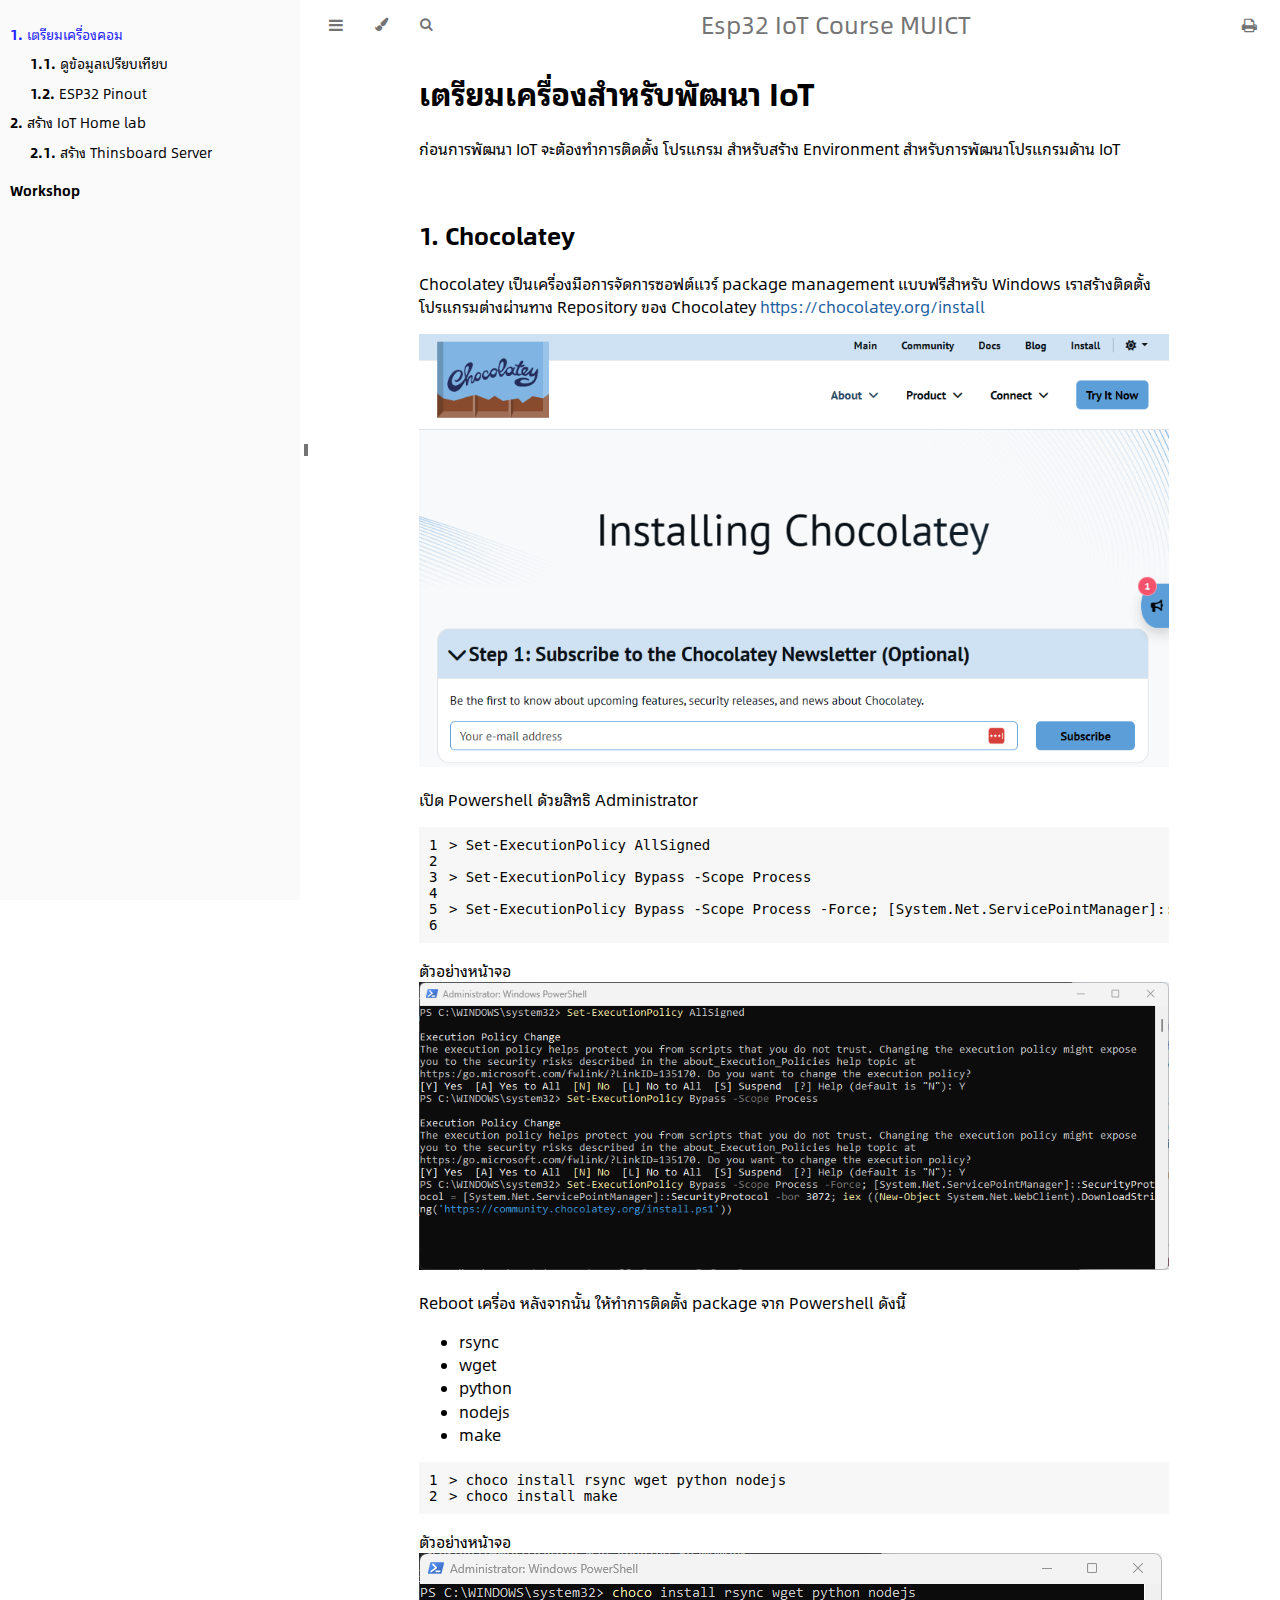
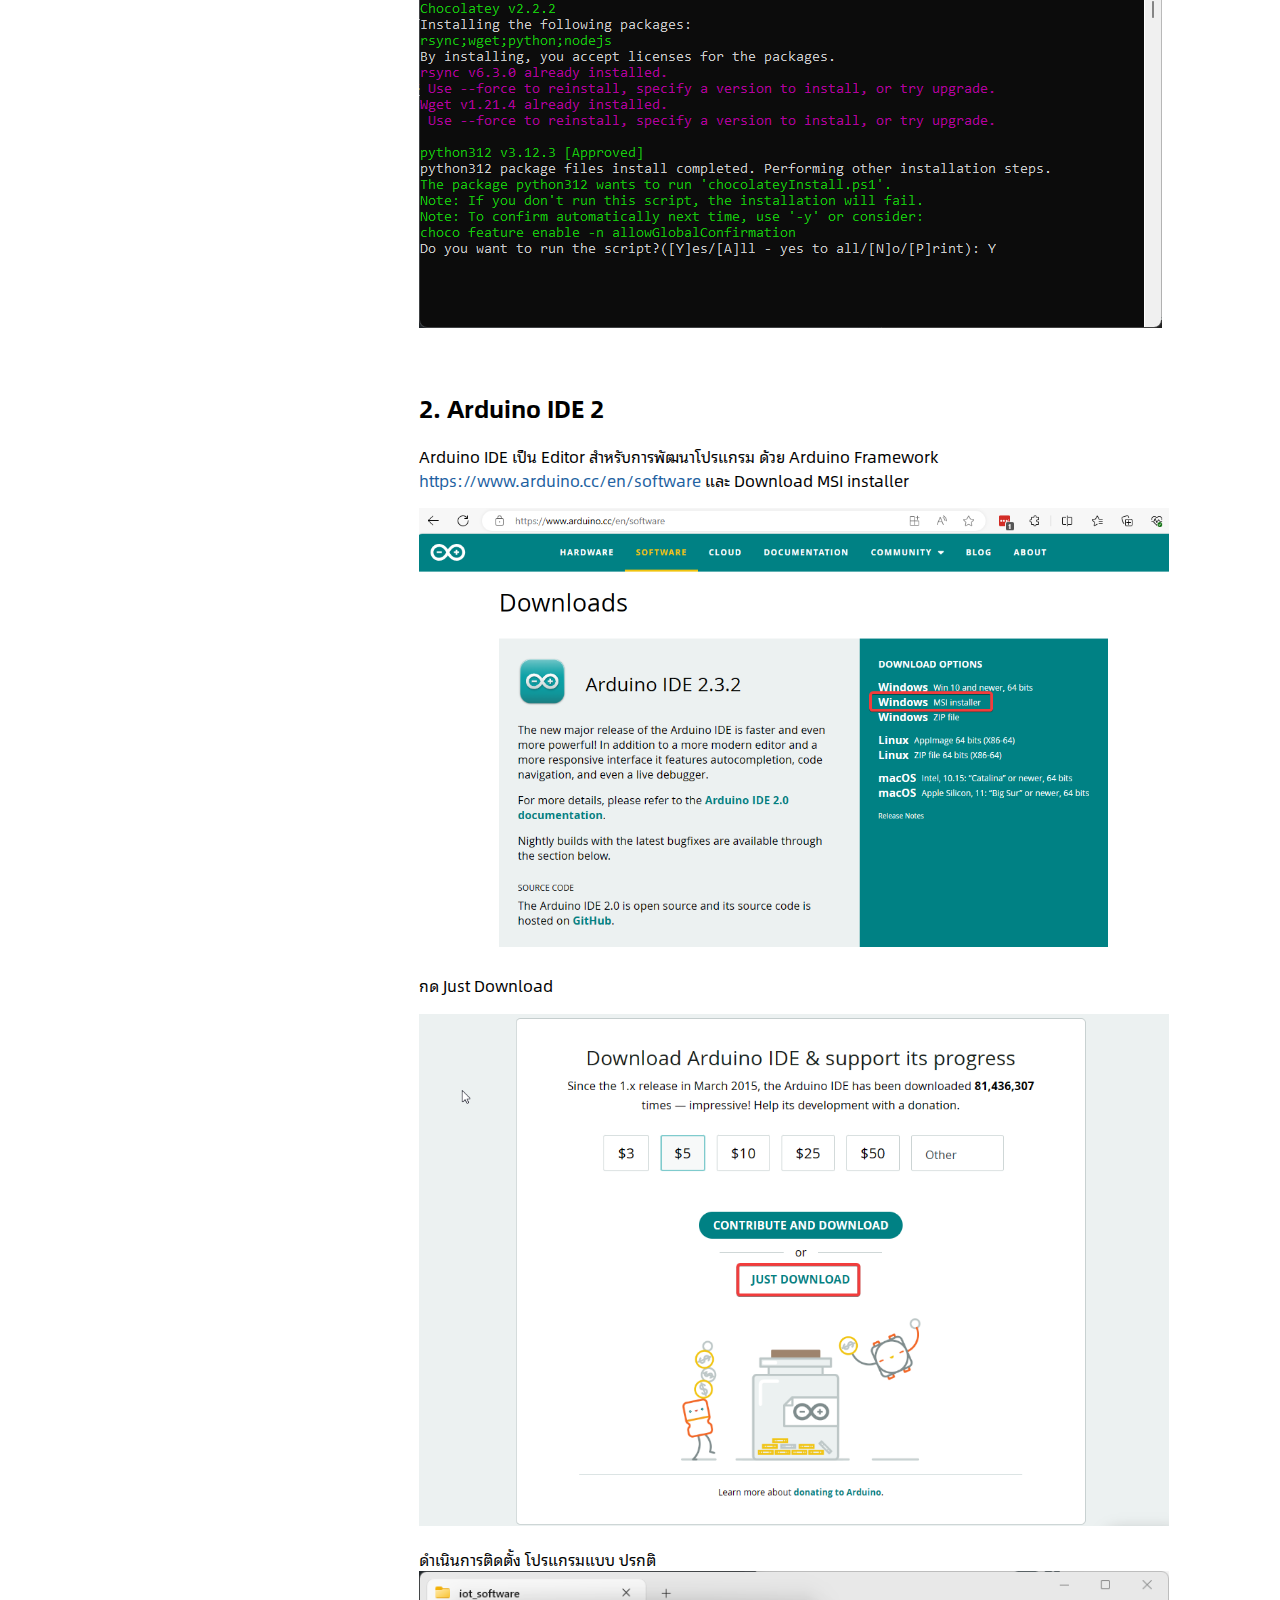
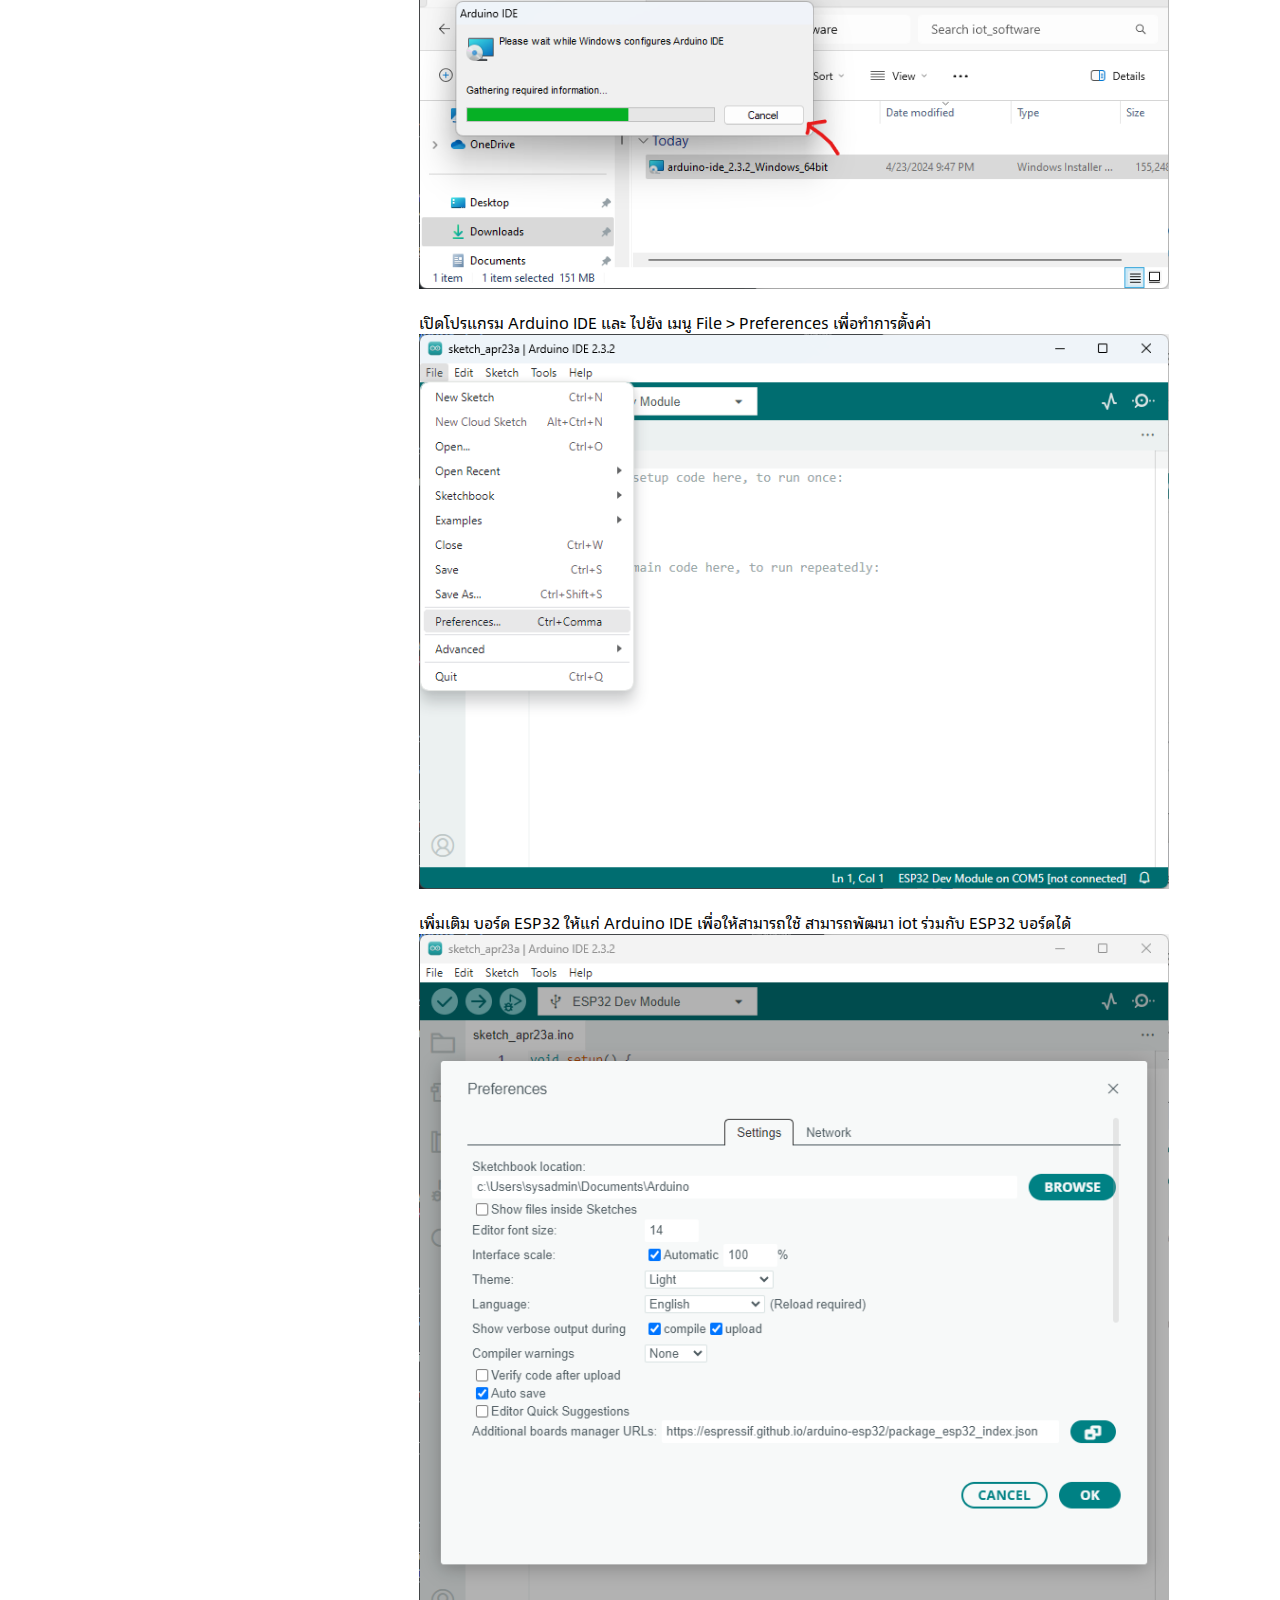
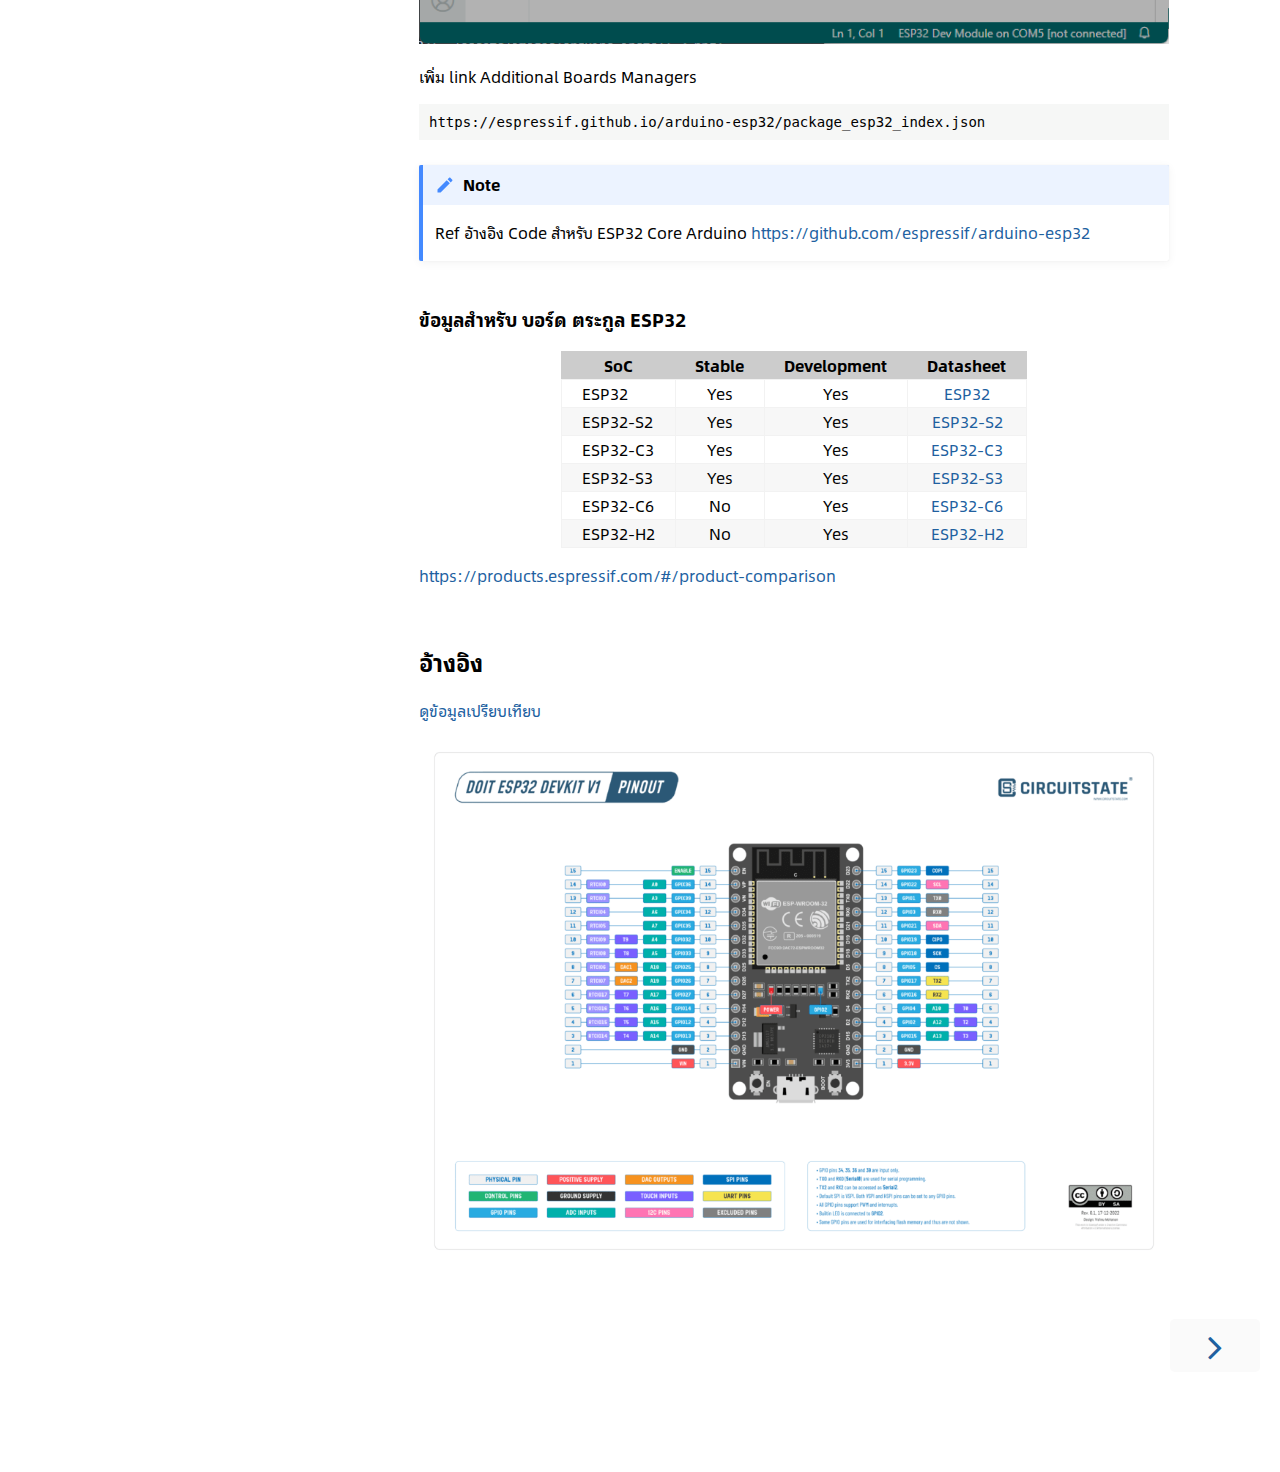
==== commit 7a340046: "Add Thingsboard Homelab" ====
--- a/index.html
+++ b/index.html
@@ -91,7 +91,7 @@
 
         <nav id="sidebar" class="sidebar" aria-label="Table of contents">
             <div class="sidebar-scrollbox">
-                <ol class="chapter"><li class="chapter-item expanded "><a href="chapters/chapter_1.html" class="active"><strong aria-hidden="true">1.</strong> เตรียมเครื่องคอม</a></li><li><ol class="section"><li class="chapter-item expanded "><a href="chapters/ref/compare_esp1.html"><strong aria-hidden="true">1.1.</strong> ดูข้อมูลเปรียบเทียบ</a></li><li class="chapter-item expanded "><a href="chapters/ref/pinout.html"><strong aria-hidden="true">1.2.</strong> ESP32 Pinout</a></li></ol></li><li class="chapter-item expanded "><a href="chapters/iot_homelab.html"><strong aria-hidden="true">2.</strong> สร้าง IoT Home lab</a></li></ol>
+                <ol class="chapter"><li class="chapter-item expanded "><a href="chapters/chapter_1.html" class="active"><strong aria-hidden="true">1.</strong> เตรียมเครื่องคอม</a></li><li><ol class="section"><li class="chapter-item expanded "><a href="chapters/ref/compare_esp1.html"><strong aria-hidden="true">1.1.</strong> ดูข้อมูลเปรียบเทียบ</a></li><li class="chapter-item expanded "><a href="chapters/ref/pinout.html"><strong aria-hidden="true">1.2.</strong> ESP32 Pinout</a></li></ol></li><li class="chapter-item expanded "><a href="chapters/iot_homelab.html"><strong aria-hidden="true">2.</strong> สร้าง IoT Home lab</a></li><li><ol class="section"><li class="chapter-item expanded "><a href="chapters/iot_thingsboard_lab.html"><strong aria-hidden="true">2.1.</strong> สร้าง Thinsboard Server</a></li></ol></li><li class="chapter-item expanded "><li class="part-title">Workshop</li></ol>
             </div>
             <div id="sidebar-resize-handle" class="sidebar-resize-handle">
                 <div class="sidebar-resize-indicator"></div>
@@ -275,6 +275,22 @@
 
         </div>
 
+        <!-- Livereload script (if served using the cli tool) -->
+        <script>
+            const wsProtocol = location.protocol === 'https:' ? 'wss:' : 'ws:';
+            const wsAddress = wsProtocol + "//" + location.host + "/" + "__livereload";
+            const socket = new WebSocket(wsAddress);
+            socket.onmessage = function (event) {
+                if (event.data === "reload") {
+                    socket.close();
+                    location.reload();
+                }
+            };
+
+            window.onbeforeunload = function () {
+                socket.close();
+            }
+        </script>
 
 
 
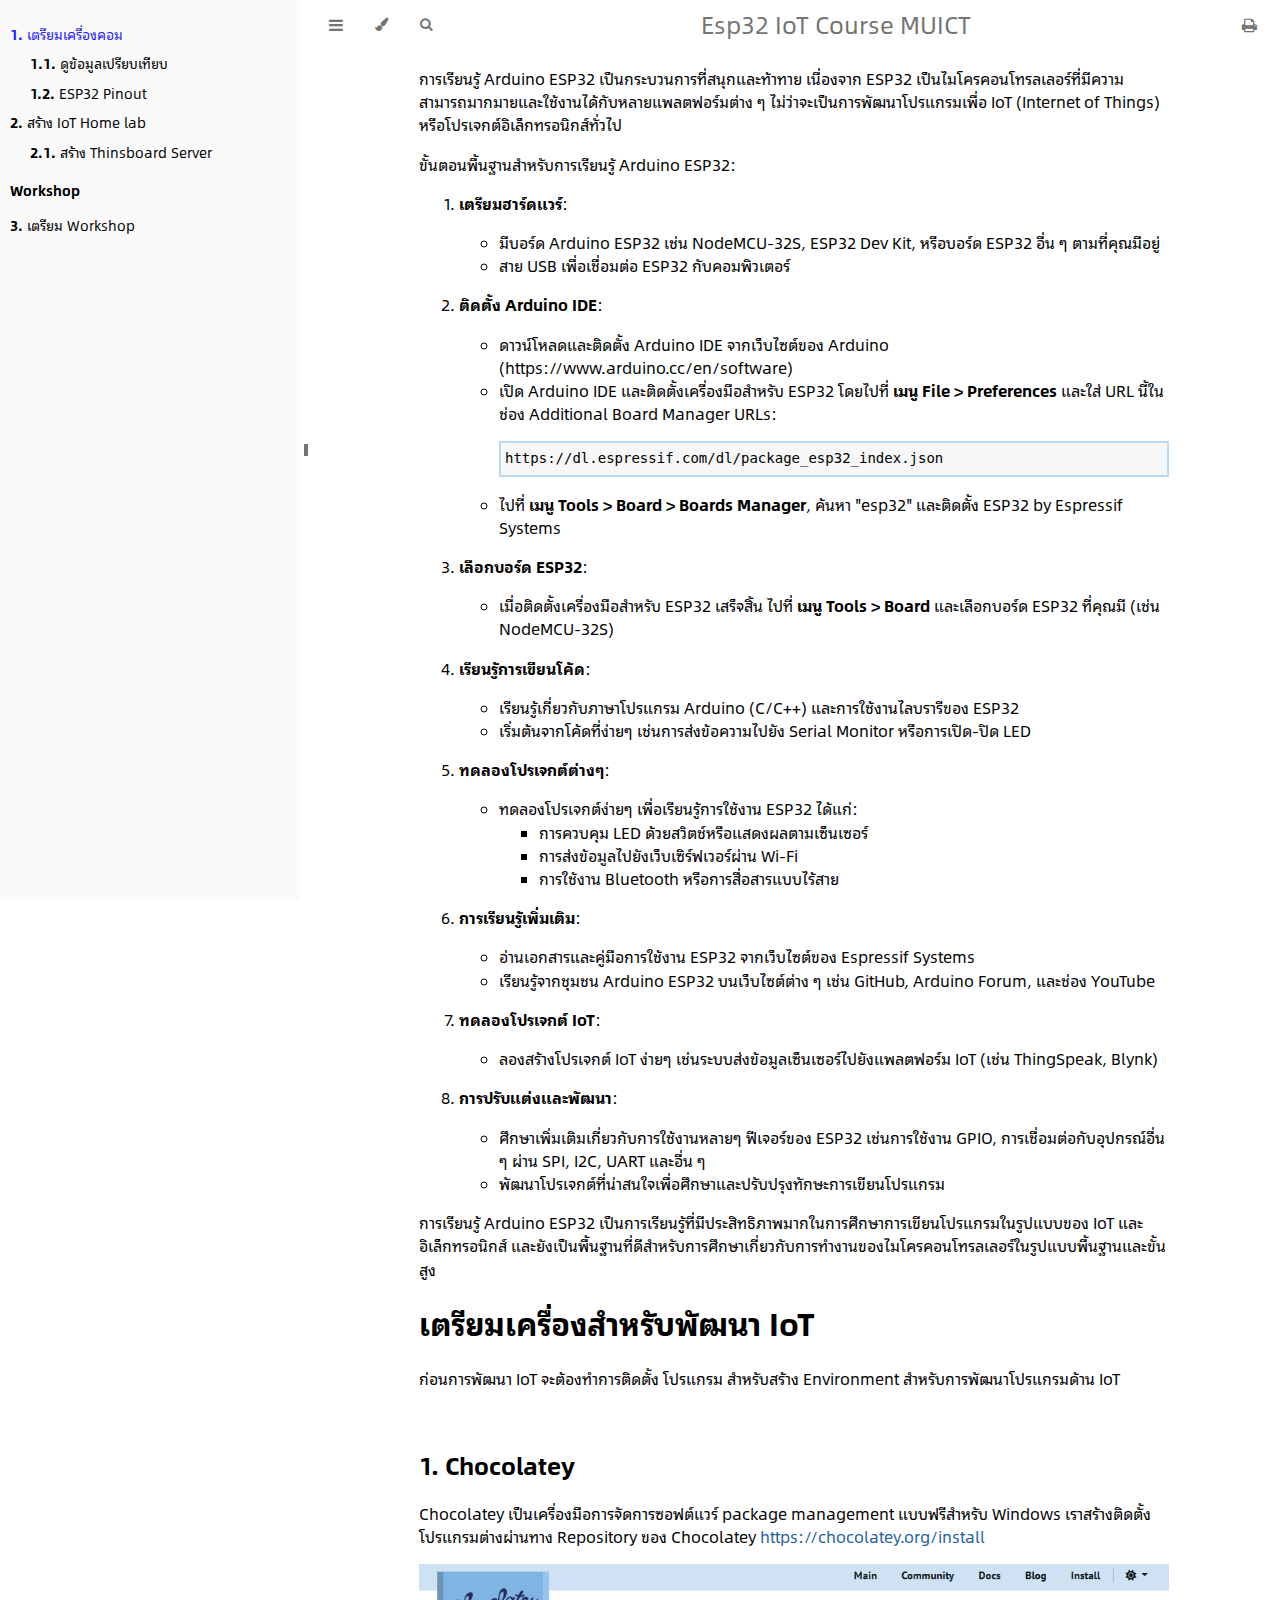
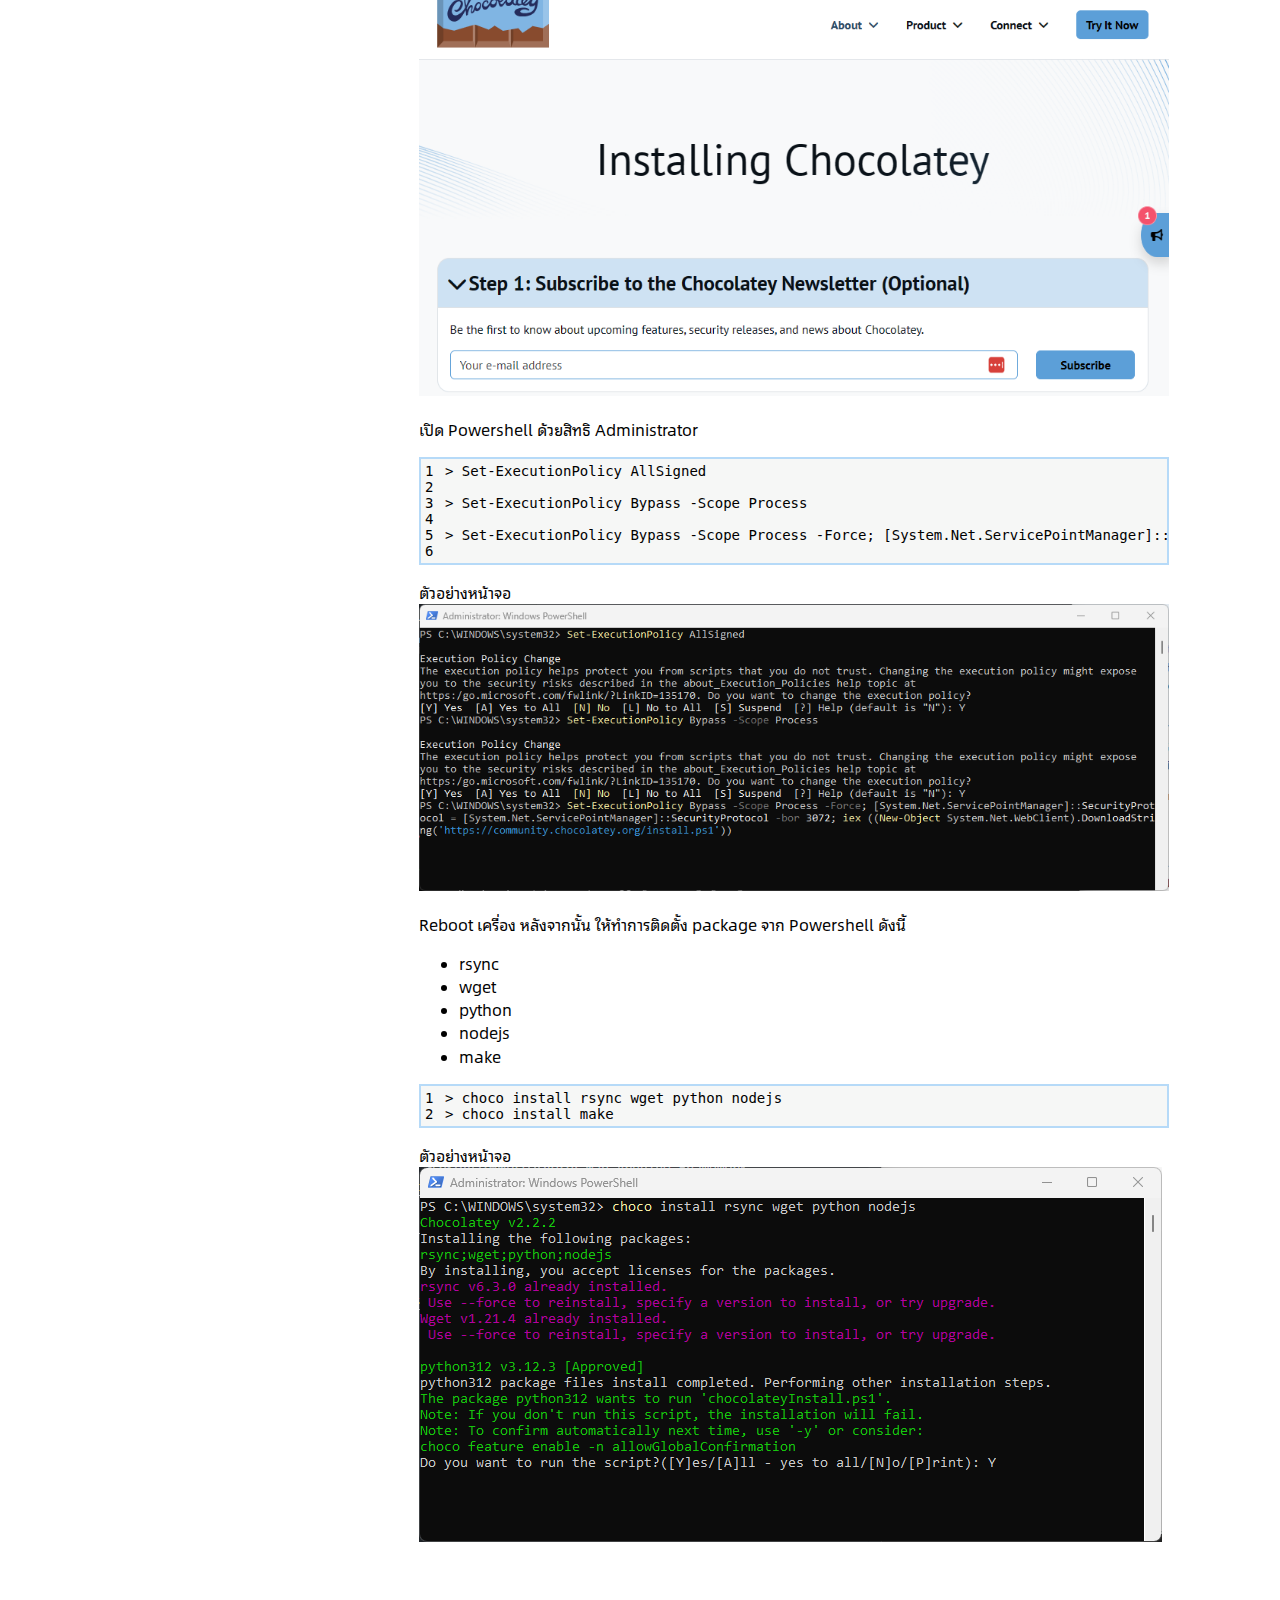
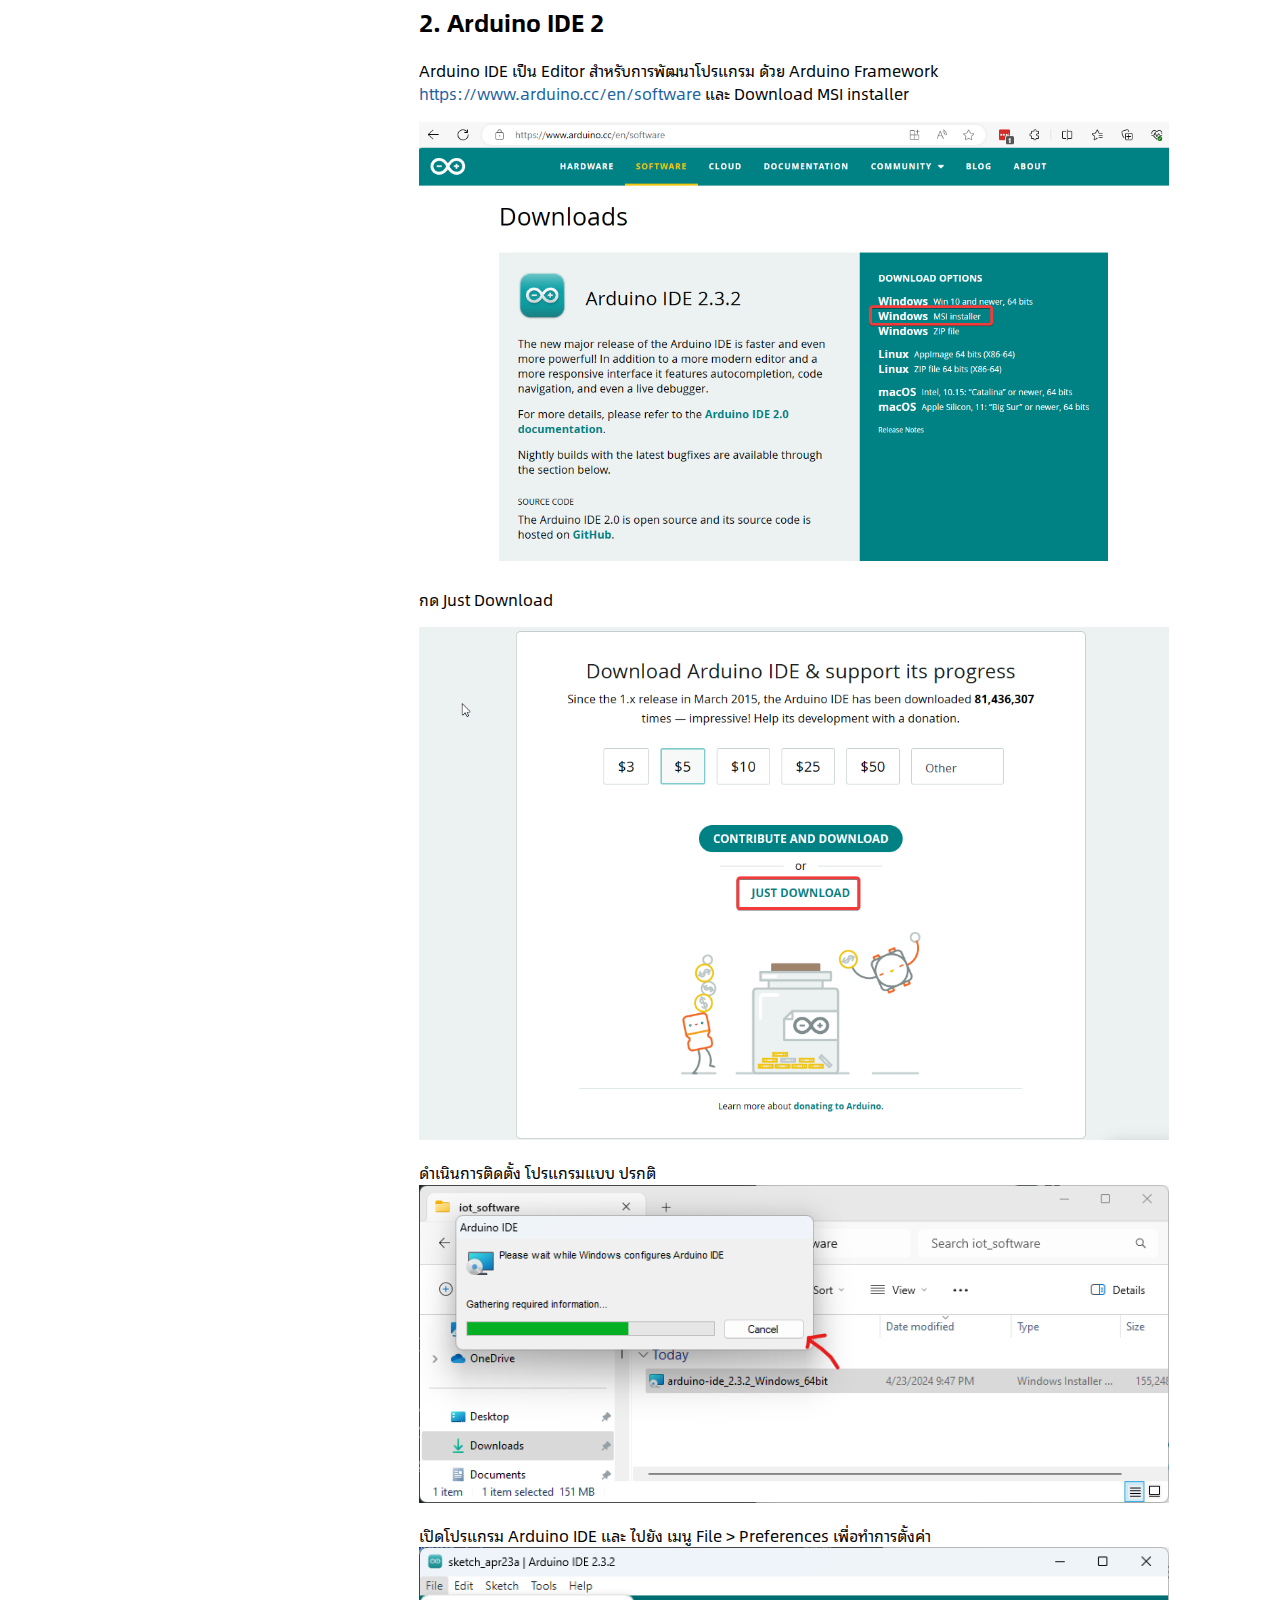
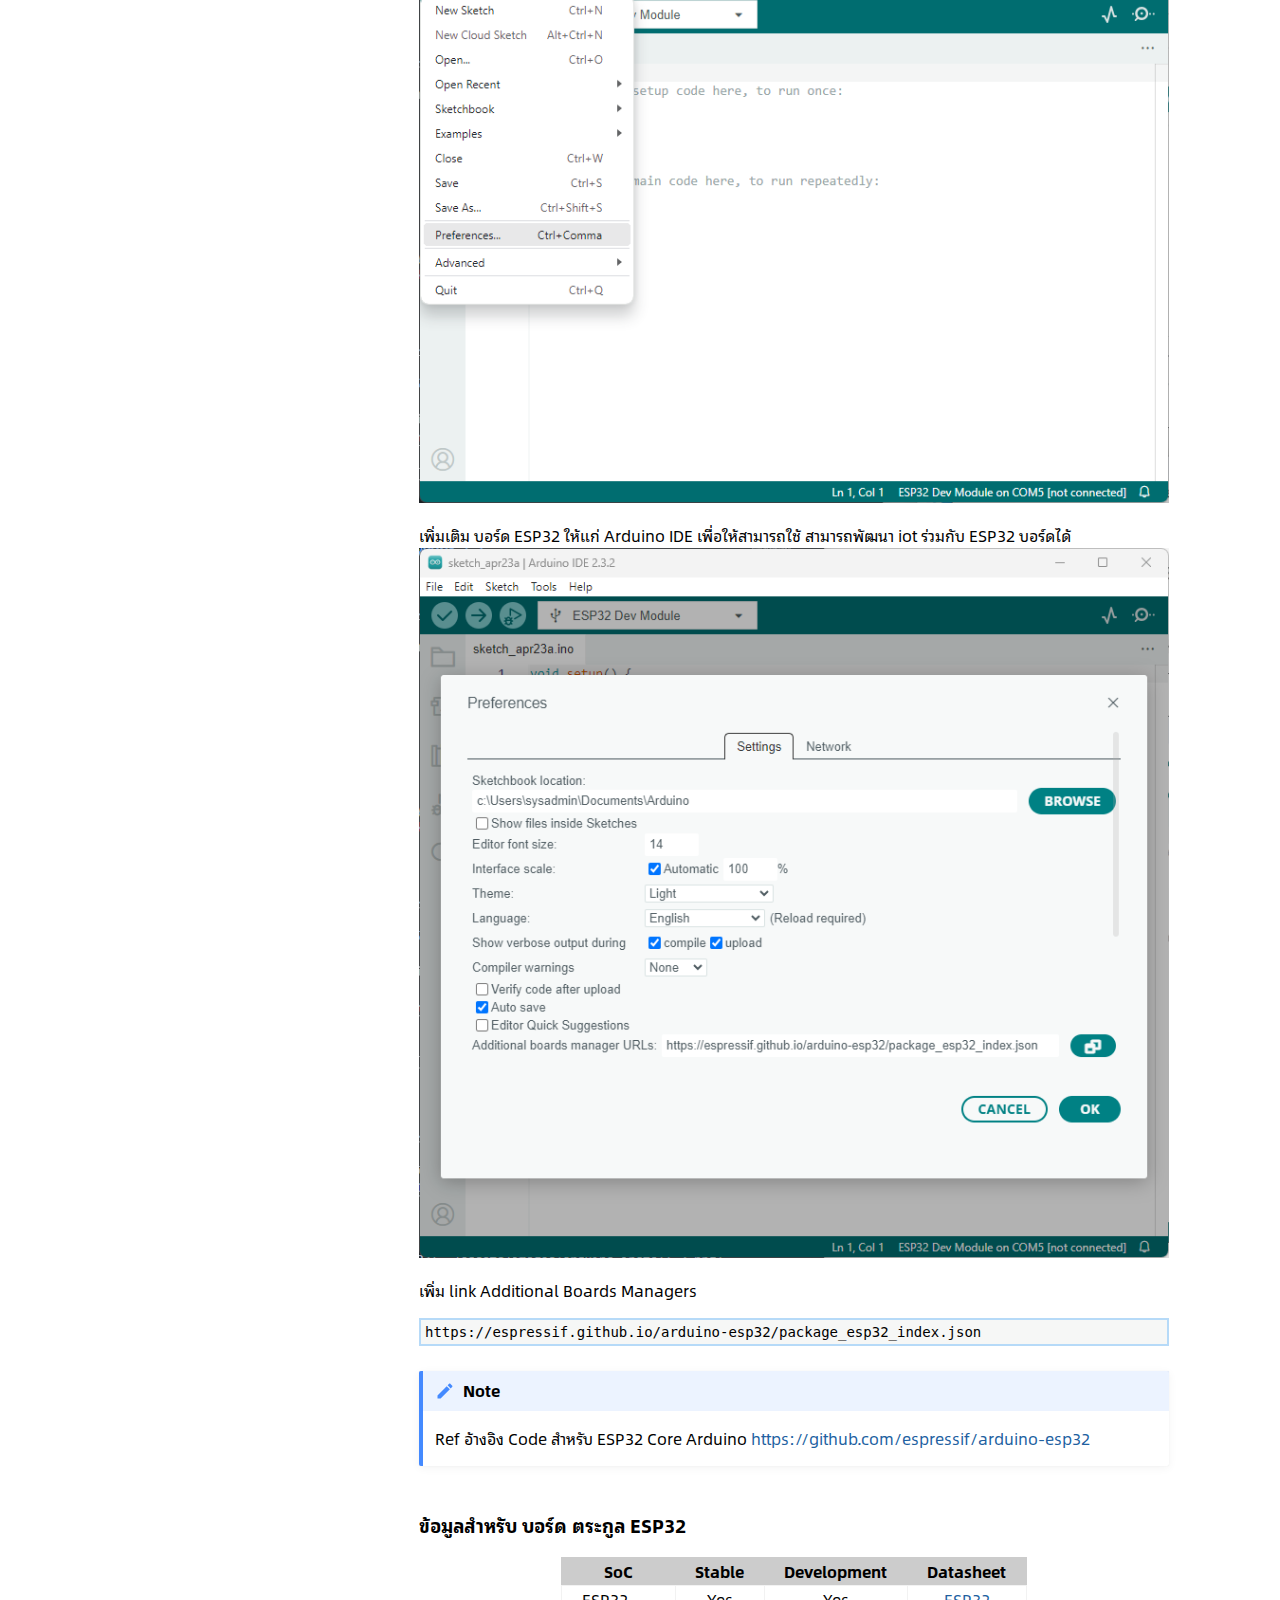
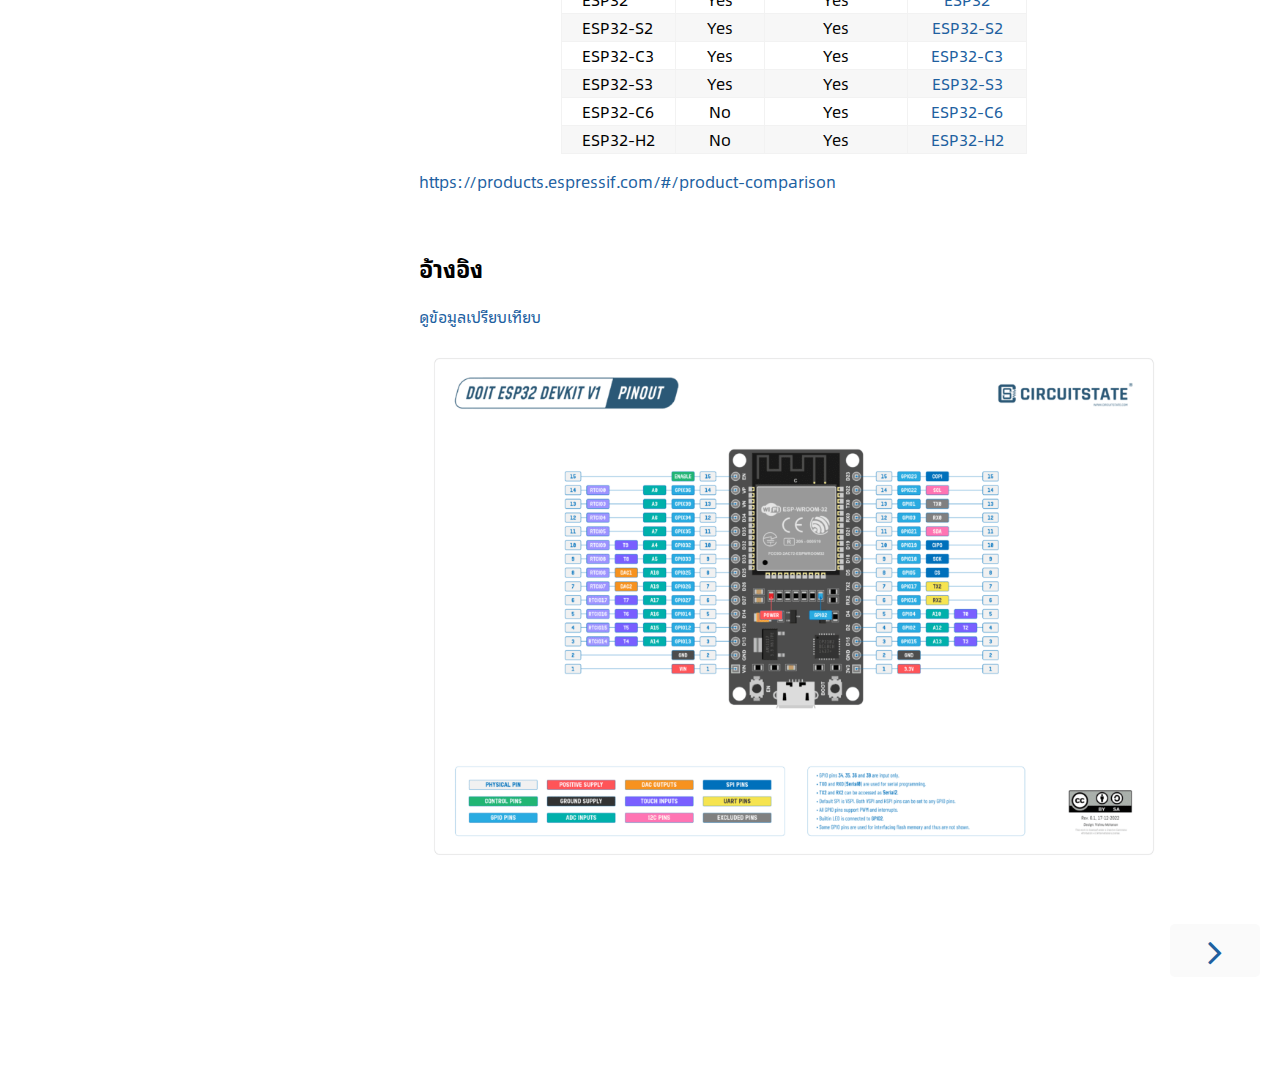
==== commit 28bff901: "Add Workshop Section" ====
--- a/index.html
+++ b/index.html
@@ -91,7 +91,7 @@
 
         <nav id="sidebar" class="sidebar" aria-label="Table of contents">
             <div class="sidebar-scrollbox">
-                <ol class="chapter"><li class="chapter-item expanded "><a href="chapters/chapter_1.html" class="active"><strong aria-hidden="true">1.</strong> เตรียมเครื่องคอม</a></li><li><ol class="section"><li class="chapter-item expanded "><a href="chapters/ref/compare_esp1.html"><strong aria-hidden="true">1.1.</strong> ดูข้อมูลเปรียบเทียบ</a></li><li class="chapter-item expanded "><a href="chapters/ref/pinout.html"><strong aria-hidden="true">1.2.</strong> ESP32 Pinout</a></li></ol></li><li class="chapter-item expanded "><a href="chapters/iot_homelab.html"><strong aria-hidden="true">2.</strong> สร้าง IoT Home lab</a></li><li><ol class="section"><li class="chapter-item expanded "><a href="chapters/iot_thingsboard_lab.html"><strong aria-hidden="true">2.1.</strong> สร้าง Thinsboard Server</a></li></ol></li><li class="chapter-item expanded "><li class="part-title">Workshop</li></ol>
+                <ol class="chapter"><li class="chapter-item expanded "><a href="chapters/chapter_1.html" class="active"><strong aria-hidden="true">1.</strong> เตรียมเครื่องคอม</a></li><li><ol class="section"><li class="chapter-item expanded "><a href="chapters/ref/compare_esp1.html"><strong aria-hidden="true">1.1.</strong> ดูข้อมูลเปรียบเทียบ</a></li><li class="chapter-item expanded "><a href="chapters/ref/pinout.html"><strong aria-hidden="true">1.2.</strong> ESP32 Pinout</a></li></ol></li><li class="chapter-item expanded "><a href="chapters/iot_homelab.html"><strong aria-hidden="true">2.</strong> สร้าง IoT Home lab</a></li><li><ol class="section"><li class="chapter-item expanded "><a href="chapters/iot_thingsboard_lab.html"><strong aria-hidden="true">2.1.</strong> สร้าง Thinsboard Server</a></li></ol></li><li class="chapter-item expanded "><li class="part-title">Workshop</li><li class="chapter-item expanded "><a href="workshops/workshop1.html"><strong aria-hidden="true">3.</strong> เตรียม Workshop</a></li></ol>
             </div>
             <div id="sidebar-resize-handle" class="sidebar-resize-handle">
                 <div class="sidebar-resize-indicator"></div>
@@ -183,7 +183,75 @@
 
                 <div id="content" class="content">
                     <main>
-                        <h1 id="เตรียมเครืองสำหรับพัฒนา-iot"><a class="header" href="#เตรียมเครืองสำหรับพัฒนา-iot">เตรียมเครื่องสำหรับพัฒนา IoT</a></h1>
+                        <p>การเรียนรู้ Arduino ESP32 เป็นกระบวนการที่สนุกและท้าทาย เนื่องจาก ESP32 เป็นไมโครคอนโทรลเลอร์ที่มีความสามารถมากมายและใช้งานได้กับหลายแพลตฟอร์มต่าง ๆ ไม่ว่าจะเป็นการพัฒนาโปรแกรมเพื่อ IoT (Internet of Things) หรือโปรเจกต์อิเล็กทรอนิกส์ทั่วไป</p>
+<p>ขั้นตอนพื้นฐานสำหรับการเรียนรู้ Arduino ESP32:</p>
+<ol>
+<li>
+<p><strong>เตรียมฮาร์ดแวร์</strong>:</p>
+<ul>
+<li>มีบอร์ด Arduino ESP32 เช่น NodeMCU-32S, ESP32 Dev Kit, หรือบอร์ด ESP32 อื่น ๆ ตามที่คุณมีอยู่</li>
+<li>สาย USB เพื่อเชื่อมต่อ ESP32 กับคอมพิวเตอร์</li>
+</ul>
+</li>
+<li>
+<p><strong>ติดตั้ง Arduino IDE</strong>:</p>
+<ul>
+<li>ดาวน์โหลดและติดตั้ง Arduino IDE จากเว็บไซต์ของ Arduino (https://www.arduino.cc/en/software)</li>
+<li>เปิด Arduino IDE และติดตั้งเครื่องมือสำหรับ ESP32 โดยไปที่ <strong>เมนู File &gt; Preferences</strong> และใส่ URL นี้ในช่อง Additional Board Manager URLs:
+<pre><code>https://dl.espressif.com/dl/package_esp32_index.json
+</code></pre>
+</li>
+<li>ไปที่ <strong>เมนู Tools &gt; Board &gt; Boards Manager</strong>, ค้นหา "esp32" และติดตั้ง ESP32 by Espressif Systems</li>
+</ul>
+</li>
+<li>
+<p><strong>เลือกบอร์ด ESP32</strong>:</p>
+<ul>
+<li>เมื่อติดตั้งเครื่องมือสำหรับ ESP32 เสร็จสิ้น ไปที่ <strong>เมนู Tools &gt; Board</strong> และเลือกบอร์ด ESP32 ที่คุณมี (เช่น NodeMCU-32S)</li>
+</ul>
+</li>
+<li>
+<p><strong>เรียนรู้การเขียนโค้ด</strong>:</p>
+<ul>
+<li>เรียนรู้เกี่ยวกับภาษาโปรแกรม Arduino (C/C++) และการใช้งานไลบรารีของ ESP32</li>
+<li>เริ่มต้นจากโค้ดที่ง่ายๆ เช่นการส่งข้อความไปยัง Serial Monitor หรือการเปิด-ปิด LED</li>
+</ul>
+</li>
+<li>
+<p><strong>ทดลองโปรเจกต์ต่างๆ</strong>:</p>
+<ul>
+<li>ทดลองโปรเจกต์ง่ายๆ เพื่อเรียนรู้การใช้งาน ESP32 ได้แก่:
+<ul>
+<li>การควบคุม LED ด้วยสวิตช์หรือแสดงผลตามเซ็นเซอร์</li>
+<li>การส่งข้อมูลไปยังเว็บเซิร์ฟเวอร์ผ่าน Wi-Fi</li>
+<li>การใช้งาน Bluetooth หรือการสื่อสารแบบไร้สาย</li>
+</ul>
+</li>
+</ul>
+</li>
+<li>
+<p><strong>การเรียนรู้เพิ่มเติม</strong>:</p>
+<ul>
+<li>อ่านเอกสารและคู่มือการใช้งาน ESP32 จากเว็บไซต์ของ Espressif Systems</li>
+<li>เรียนรู้จากชุมชน Arduino ESP32 บนเว็บไซต์ต่าง ๆ เช่น GitHub, Arduino Forum, และช่อง YouTube</li>
+</ul>
+</li>
+<li>
+<p><strong>ทดลองโปรเจกต์ IoT</strong>:</p>
+<ul>
+<li>ลองสร้างโปรเจกต์ IoT ง่ายๆ เช่นระบบส่งข้อมูลเซ็นเซอร์ไปยังแพลตฟอร์ม IoT (เช่น ThingSpeak, Blynk)</li>
+</ul>
+</li>
+<li>
+<p><strong>การปรับแต่งและพัฒนา</strong>:</p>
+<ul>
+<li>ศึกษาเพิ่มเติมเกี่ยวกับการใช้งานหลายๆ ฟีเจอร์ของ ESP32 เช่นการใช้งาน GPIO, การเชื่อมต่อกับอุปกรณ์อื่น ๆ ผ่าน SPI, I2C, UART และอื่น ๆ</li>
+<li>พัฒนาโปรเจกต์ที่น่าสนใจเพื่อศึกษาและปรับปรุงทักษะการเขียนโปรแกรม</li>
+</ul>
+</li>
+</ol>
+<p>การเรียนรู้ Arduino ESP32 เป็นการเรียนรู้ที่มีประสิทธิภาพมากในการศึกษาการเขียนโปรแกรมในรูปแบบของ IoT และอิเล็กทรอนิกส์ และยังเป็นพื้นฐานที่ดีสำหรับการศึกษาเกี่ยวกับการทำงานของไมโครคอนโทรลเลอร์ในรูปแบบพื้นฐานและขั้นสูง</p>
+<h1 id="เตรียมเครืองสำหรับพัฒนา-iot"><a class="header" href="#เตรียมเครืองสำหรับพัฒนา-iot">เตรียมเครื่องสำหรับพัฒนา IoT</a></h1>
 <p>ก่อนการพัฒนา IoT จะต้องทำการติดตั้ง โปรแกรม สำหรับสร้าง Environment สำหรับการพัฒนาโปรแกรมด้าน IoT</p>
 <h2 id="1-chocolatey"><a class="header" href="#1-chocolatey">1. Chocolatey</a></h2>
 <p>Chocolatey เป็นเครื่องมือการจัดการซอฟต์แวร์ package management แบบฟรีสำหรับ Windows เราสร้างติดตั้งโปรแกรมต่างผ่านทาง Repository ของ Chocolatey  <a href="https://chocolatey.org/install">https://chocolatey.org/install</a></p>
--- a/fonts/fonts.css
+++ b/fonts/fonts.css
@@ -50,4 +50,13 @@
 
 .highlighted-text {
     background-color: rgb(165, 245, 179); /* Change 'yellow' to your desired color */
+}
+
+.hljs {
+    display: block;
+    overflow-x: auto;
+    background: #f6f7f6;
+    color: #000;
+    border: 2px solid #b6daf8; /* Adding a 1px solid gray border */
+    padding: 4px; /* Adding 2px padding all around */
 }